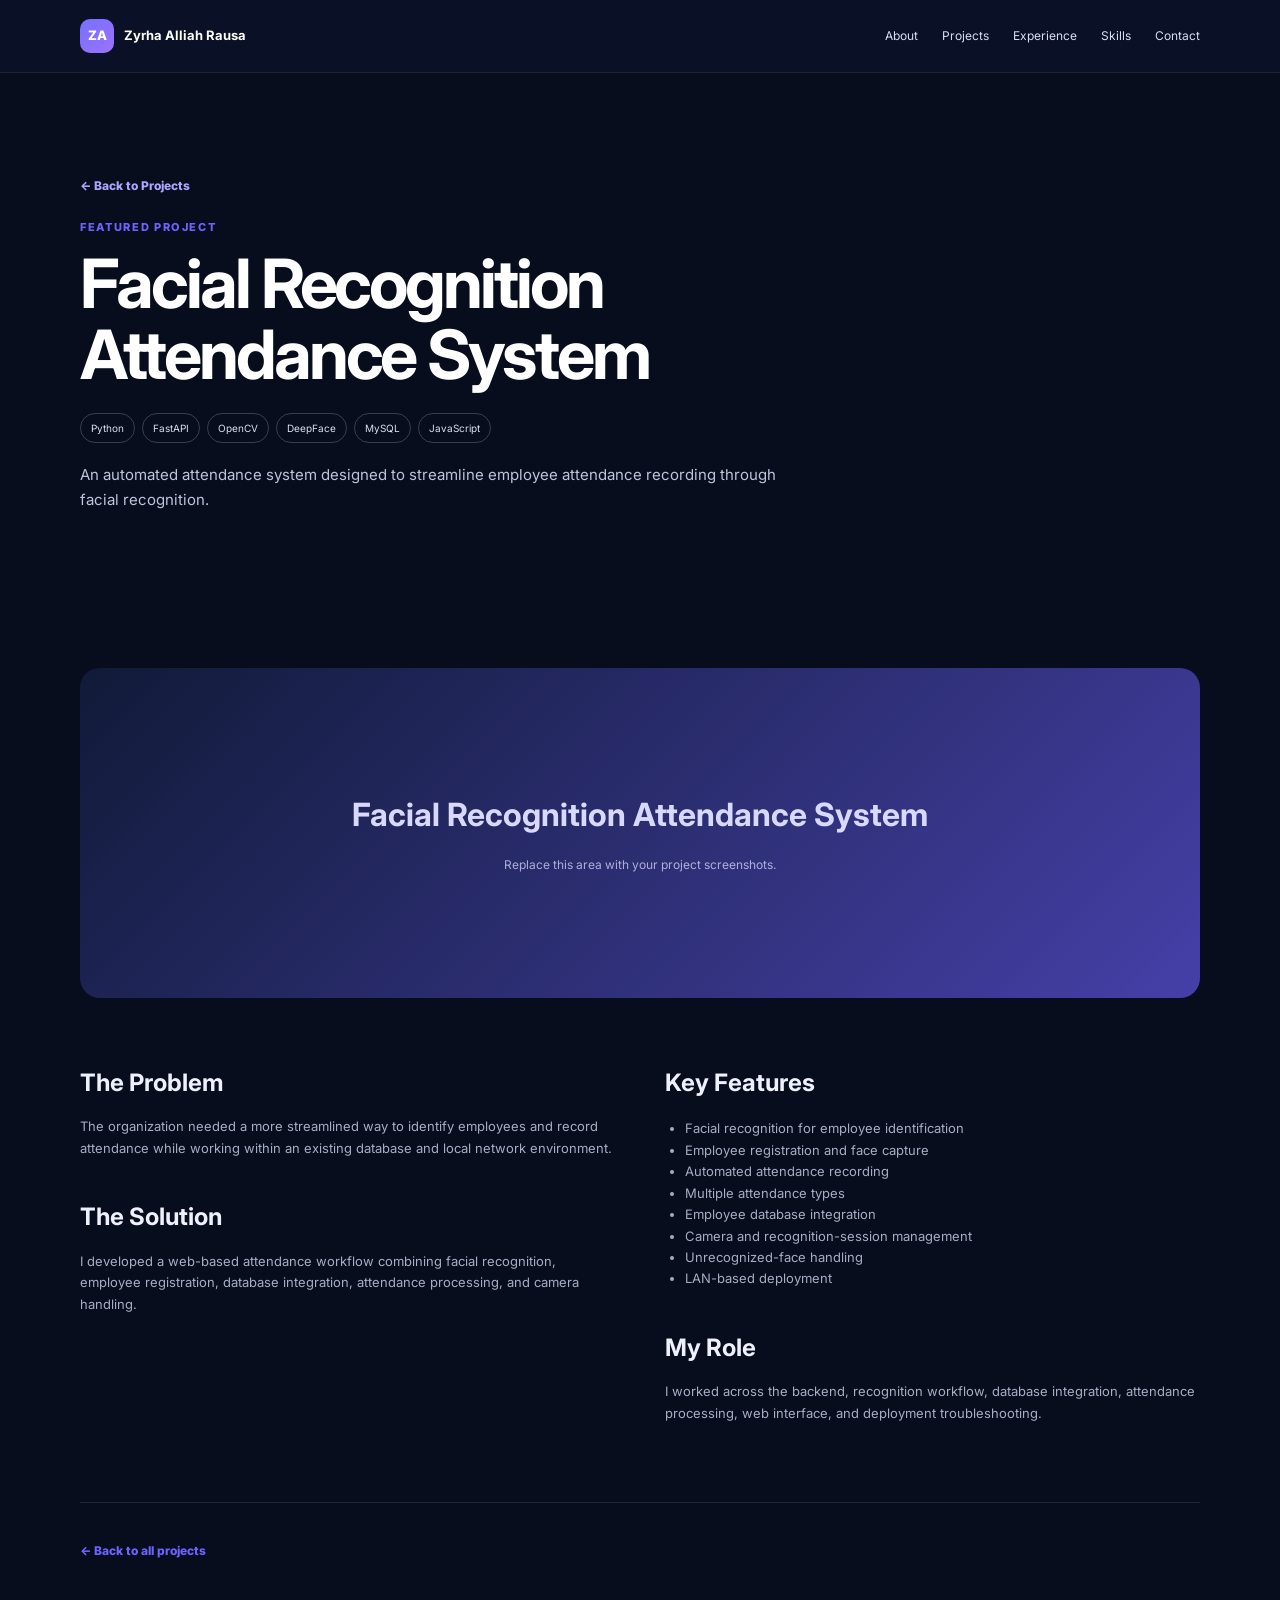
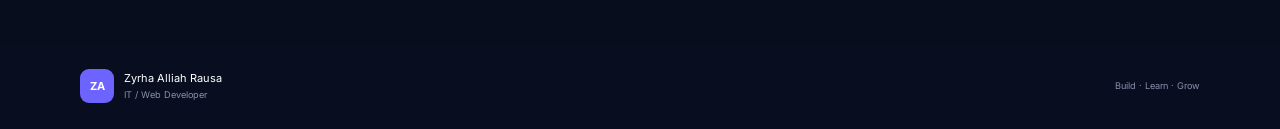
==== projects/facial-recognition.html @ 92cbf940 "Initial Commit" ====
<!DOCTYPE html>
<html lang="en">
<head>
  <meta charset="UTF-8">
  <meta name="viewport" content="width=device-width, initial-scale=1.0">
  <meta name="description" content="Facial Recognition Attendance System — Zyrha Alliah Rausa portfolio project.">
  <title>Facial Recognition Attendance System | Zyrha Alliah Rausa</title>
  <link rel="preconnect" href="https://fonts.googleapis.com">
  <link rel="preconnect" href="https://fonts.gstatic.com" crossorigin>
  <link href="https://fonts.googleapis.com/css2?family=Inter:wght@400;500;600;700;800&display=swap" rel="stylesheet">
  <link rel="stylesheet" href="../css/style.css">
  <style>
    .project-hero { background: var(--navy); color: white; padding: 95px 0 75px; }
    .project-hero h1 { max-width: 760px; font-size: clamp(40px, 6vw, 68px); line-height: 1.05; letter-spacing: -.045em; margin: 0; }
    .project-hero p.lead { max-width: 720px; color: #bcc5db; font-size: 15px; margin: 20px 0 0; }
    .project-tags { display: flex; flex-wrap: wrap; gap: 7px; margin-top: 22px; }
    .project-tags span { padding: 6px 10px; border: 1px solid rgba(255,255,255,.2); border-radius: 99px; color: #dbe0ef; font-size: 10px; }
    .project-content { padding: 80px 0; }
    .project-feature { min-height: 330px; border-radius: 20px; background: linear-gradient(135deg,#111a38,#4540a8); display:grid; place-items:center; overflow:hidden; margin-bottom:65px; }
    .feature-placeholder { color:#d9d9ff; text-align:center; padding:30px; }
    .feature-placeholder strong { display:block; font-size:32px; margin-bottom:8px; }
    .feature-placeholder span { font-size:12px; opacity:.75; }
    .project-info-grid { display:grid; grid-template-columns:1fr 1fr; gap:50px; }
    .project-info h2 { font-size:24px; margin:0 0 14px; }
    .project-info p, .project-info li { color:var(--muted); font-size:13px; }
    .project-info ul { padding-left:20px; }
    .project-bottom { margin-top:65px; padding-top:30px; border-top:1px solid var(--line); }
    @media(max-width:700px) { .project-info-grid {grid-template-columns:1fr; gap:35px;} .project-feature {min-height:240px;} }
  </style>
</head>
<body>
  <header class="site-header">
    <nav class="nav container">
      <a class="brand" href="../index.html"><span class="brand-mark">ZA</span><span>Zyrha Alliah Rausa</span></a>
      <div class="nav-links">
        <a href="../index.html#about">About</a><a href="../index.html#projects">Projects</a><a href="../index.html#experience">Experience</a><a href="../index.html#skills">Skills</a><a href="../index.html#contact">Contact</a>
      </div>
    </nav>
  </header>
  <main>
    <section class="project-hero">
      <div class="container">
        <a class="text-link" style="color:#aaa6ff;margin-bottom:22px" href="../index.html#projects">← Back to Projects</a>
        <p class="eyebrow">FEATURED PROJECT</p>
        <h1>Facial Recognition Attendance System</h1>
        <div class="project-tags"><span>Python</span><span>FastAPI</span><span>OpenCV</span><span>DeepFace</span><span>MySQL</span><span>JavaScript</span></div>
        <p class="lead">An automated attendance system designed to streamline employee attendance recording through facial recognition.</p>
      </div>
    </section>
    <section class="project-content">
      <div class="container">
        <div class="project-feature"><div class="feature-placeholder"><strong>Facial Recognition Attendance System</strong><span>Replace this area with your project screenshots.</span></div></div>
        <div class="project-info-grid">
          <div class="project-info"><h2>The Problem</h2><p>The organization needed a more streamlined way to identify employees and record attendance while working within an existing database and local network environment.</p><h2 style="margin-top:38px">The Solution</h2><p>I developed a web-based attendance workflow combining facial recognition, employee registration, database integration, attendance processing, and camera handling.</p></div>
          <div class="project-info"><h2>Key Features</h2><ul><li>Facial recognition for employee identification</li><li>Employee registration and face capture</li><li>Automated attendance recording</li><li>Multiple attendance types</li><li>Employee database integration</li><li>Camera and recognition-session management</li><li>Unrecognized-face handling</li><li>LAN-based deployment</li></ul><h2 style="margin-top:38px">My Role</h2><p>I worked across the backend, recognition workflow, database integration, attendance processing, web interface, and deployment troubleshooting.</p></div>
        </div>
        <div class="project-bottom"><a class="text-link" href="../index.html#projects">← Back to all projects</a></div>
      </div>
    </section>
  </main>
  <footer class="footer"><div class="container footer-inner"><div><strong>ZA</strong><span>Zyrha Alliah Rausa</span><small>IT / Web Developer</small></div><small>Build · Learn · Grow</small></div></footer>
</body>
</html>
---- css/style.css ----
:root {
  --navy: #080d1d;
  --navy-2: #0f1730;
  --ink: #eef1fb;
  --muted: #a6aec4;
  --line: rgba(255,255,255,.10);
  --soft: #0d1428;
  --white: #ffffff;
  --accent: #6c63ff;
  --accent-2: #8d6cff;
  --accent-soft: #eeecff;
  --shadow: 0 18px 50px rgba(24, 35, 68, .08);
  --radius: 18px;
  --container: 1120px;
}

* {
  box-sizing: border-box;
}

html {
  scroll-behavior: smooth;
}

body {
  margin: 0;
  font-family: Inter, system-ui, -apple-system, BlinkMacSystemFont, "Segoe UI", sans-serif;
  color: var(--ink);
  background: var(--navy);
  line-height: 1.65;
}

a {
  color: inherit;
  text-decoration: none;
}

button,
a {
  -webkit-tap-highlight-color: transparent;
}

.container {
  width: min(calc(100% - 40px), var(--container));
  margin: 0 auto;
}

.section {
  padding: 100px 0;
}

.section-soft {
  background: var(--soft);
}

.section-dark {
  background: var(--navy);
  color: var(--white);
}

.site-header {
  position: sticky;
  top: 0;
  z-index: 100;
  background: rgba(11, 19, 40, .94);
  backdrop-filter: blur(14px);
  border-bottom: 1px solid rgba(255,255,255,.08);
}

.nav {
  min-height: 72px;
  display: flex;
  align-items: center;
  justify-content: space-between;
  gap: 24px;
}

.brand {
  display: flex;
  align-items: center;
  gap: 10px;
  font-weight: 700;
  font-size: 13px;
  color: white;
}

.brand-mark {
  display: grid;
  place-items: center;
  width: 34px;
  height: 34px;
  border-radius: 10px;
  background: linear-gradient(135deg, #7770ff, #9b72ff);
  font-weight: 800;
}

.nav-links {
  display: flex;
  align-items: center;
  gap: 24px;
}

.nav-links a {
  color: #d9def0;
  font-size: 12px;
  transition: color .2s;
}

.nav-links a:hover {
  color: white;
}

.theme-toggle,
.nav-toggle {
  border: 0;
  cursor: pointer;
}

.theme-toggle {
  background: transparent;
  color: white;
  font-size: 17px;
}

.nav-toggle {
  display: none;
  background: transparent;
  padding: 5px;
}

.nav-toggle span {
  display: block;
  width: 24px;
  height: 2px;
  margin: 5px 0;
  background: #111a31;
}

/* =========================
   HERO
========================= */

.hero {
  position: relative;
  overflow: hidden;
}

.hero-grid {
  min-height: 650px;
  display: grid;
  grid-template-columns: 1.05fr .95fr;
  align-items: center;
  gap: 50px;
  position: relative;
  z-index: 2;
}

.hero-glow {
  position: absolute;
  border-radius: 50%;
  filter: blur(4px);
  opacity: .32;
  pointer-events: none;
}

.glow-one {
  width: 430px;
  height: 430px;
  background: #453cc9;
  right: -80px;
  top: -100px;
}

.glow-two {
  width: 300px;
  height: 300px;
  background: #743bc8;
  left: 34%;
  bottom: -180px;
}

.eyebrow {
  margin: 0 0 12px;
  color: var(--accent);
  font-size: 11px;
  font-weight: 800;
  letter-spacing: .15em;
}

.section-dark .eyebrow {
  color: #a9a5ff;
}

.hero h1 {
  margin: 0;
  font-size: clamp(42px, 6vw, 72px);
  line-height: 1.03;
  letter-spacing: -.045em;
}

.hero h1 span {
  color: #9a8cff;
}

.hero-subtitle {
  max-width: 600px;
  color: #bdc5da;
  font-size: 15px;
  margin: 24px 0 30px;
}

.hero-actions {
  display: flex;
  gap: 12px;
  flex-wrap: wrap;
}

.btn {
  display: inline-flex;
  align-items: center;
  justify-content: center;
  gap: 10px;
  min-height: 46px;
  padding: 0 20px;
  border-radius: 10px;
  font-size: 12px;
  font-weight: 700;
  transition: transform .2s, box-shadow .2s, background .2s;
}

.btn:hover {
  transform: translateY(-2px);
}

.btn-primary {
  color: white;
  background: linear-gradient(135deg, var(--accent), var(--accent-2));
  box-shadow: 0 10px 24px rgba(108,99,255,.28);
}

.btn-outline {
  color: white;
  border: 1px solid rgba(255,255,255,.25);
}

.btn-outline:hover {
  background: rgba(255,255,255,.07);
}

.btn-light {
  background: #111a31;
  color: var(--navy);
}

.socials {
  display: flex;
  gap: 22px;
  margin-top: 28px;
}

.socials a {
  font-size: 12px;
  color: #c6ccdc;
  display: flex;
  gap: 7px;
  align-items: center;
}

.socials a:first-child {
  color: white;
}

/* =========================
   HERO PHOTO
========================= */

.hero-visual {
  position: relative;
  min-height: 500px;
  display: grid;
  place-items: center;
}

.portrait-placeholder {
  width: min(390px, 72vw);
  height: 450px;
  border-radius: 180px 180px 28px 28px;
  background: linear-gradient(145deg, #39368b, #7468e9 55%, #2b2c62);
  border: 1px solid rgba(255,255,255,.16);
  box-shadow: 0 35px 90px rgba(0,0,0,.3);
  display: flex;
  flex-direction: column;
  align-items: center;
  justify-content: center;
  position: relative;
  overflow: hidden;
}

/* =========================
   PROFILE PHOTO
========================= */

.portrait-placeholder img {
  width: 100%;
  height: 100%;
  display: block;
  object-fit: cover;
  object-position: center 25%;
}

/* Decorative glow over photo */

.portrait-placeholder:before {
  content: "";
  position: absolute;
  width: 300px;
  height: 300px;
  border-radius: 50%;
  background: rgba(255,255,255,.08);
  top: -100px;
  right: -80px;
  pointer-events: none;
  z-index: 2;
}

/* Hide old placeholder */

.portrait-initials,
.portrait-placeholder p,
.portrait-placeholder small {
  display: none;
}

/* =========================
   FLOATING CARDS
========================= */

.float-card {
  position: absolute;
  display: flex;
  gap: 11px;
  align-items: center;
  padding: 12px 15px;
  background: #ffffff;
  color: #111827;
  border: 1px solid #e5e7eb;
  border-radius: 13px;
  box-shadow: 0 18px 45px rgba(0,0,0,.18);
  z-index: 20;
  white-space: nowrap;
}

.float-card-one {
  top: 20%;
  left: -25px;
}

.float-card-two {
  bottom: 17%;
  right: -25px;
}

.float-icon {
  width: 34px;
  height: 34px;
  flex: 0 0 34px;
  display: grid;
  place-items: center;
  background: var(--accent-soft);
  color: var(--accent);
  border-radius: 9px;
}

.float-card strong,
.float-card small {
  display: block;
}

.float-card strong {
  font-size: 11px;
  color: #111827;
}

.float-card small {
  font-size: 9px;
  color: #6b7280;
}

/* =========================
   SECTIONS
========================= */

.section-heading {
  margin-bottom: 48px;
}

.section-heading h2 {
  margin: 0;
  max-width: 750px;
  font-size: clamp(30px, 4vw, 46px);
  line-height: 1.15;
  letter-spacing: -.035em;
}

.section-heading > p:not(.eyebrow) {
  color: var(--muted);
  max-width: 650px;
  margin: 14px 0 0;
  font-size: 14px;
}

.section-line {
  display: block;
  width: 30px;
  height: 3px;
  border-radius: 10px;
  background: var(--accent);
  margin-bottom: 12px;
}

.split {
  display: flex;
  justify-content: space-between;
  align-items: end;
  gap: 20px;
}

/* =========================
   ABOUT
========================= */

.about-grid {
  display: grid;
  grid-template-columns: 1fr 1fr;
  gap: 80px;
  align-items: start;
}

.about-copy p {
  color: var(--muted);
  font-size: 14px;
}

.text-link {
  display: inline-flex;
  color: var(--accent);
  font-size: 12px;
  font-weight: 800;
  margin-top: 8px;
}

.about-points {
  display: grid;
  gap: 10px;
}

.info-card {
  display: flex;
  gap: 14px;
  align-items: flex-start;
  padding: 20px;
  border: 1px solid var(--line);
  border-radius: 14px;
  background: #111a31;
  transition: transform .2s, box-shadow .2s;
}

.info-card:hover,
.project-card:hover,
.credential:hover {
  transform: translateY(-4px);
  box-shadow: var(--shadow);
}

.icon-circle {
  flex: 0 0 40px;
  width: 40px;
  height: 40px;
  display: grid;
  place-items: center;
  border-radius: 12px;
  background: var(--accent-soft);
  color: var(--accent);
}

.info-card h3 {
  margin: 0;
  font-size: 13px;
}

.info-card p {
  margin: 4px 0 0;
  color: var(--muted);
  font-size: 11px;
}

/* =========================
   PROJECTS
========================= */

.project-grid {
  display: grid;
  grid-template-columns: repeat(3, 1fr);
  gap: 20px;
}

.project-card {
  background: #111a31;
  border: 1px solid var(--line);
  border-radius: 16px;
  overflow: hidden;
  transition: transform .2s, box-shadow .2s;
}

.project-image {
  display: block;
  height: 210px;
  overflow: hidden;
  position: relative;
}

.project-face {
  background: linear-gradient(135deg, #111a38, #4540a8);
}

.project-erp {
  background: linear-gradient(135deg, #eef1fb, #d9def5);
}

.project-id {
  background: linear-gradient(135deg, #1c2545, #606de0);
}

.mock-window {
  position: absolute;
  width: 78%;
  height: 76%;
  left: 11%;
  top: 12%;
  background: #111a31;
  border-radius: 8px;
  box-shadow: 0 18px 35px rgba(0,0,0,.2);
  overflow: hidden;
}

.mock-top {
  height: 18px;
  background: #202a43;
  display: flex;
  align-items: center;
  gap: 4px;
  padding-left: 8px;
}

.mock-top i {
  width: 5px;
  height: 5px;
  border-radius: 50%;
  background: #bbc2d1;
}

.face-ui {
  height: calc(100% - 18px);
  display: flex;
  gap: 12px;
  padding: 15px;
  background: #111936;
}

.face-box {
  flex: 1;
  border: 2px solid #7f77ff;
  position: relative;
  display: grid;
  place-items: end center;
}

.face-box:before {
  content: "";
  width: 50px;
  height: 68px;
  border: 2px solid #c4c1ff;
  border-radius: 50% 50% 45% 45%;
  position: absolute;
  top: 18px;
}

.face-box span {
  font-size: 7px;
  color: #c4c1ff;
  margin-bottom: 8px;
}

.face-side {
  width: 30%;
  display: flex;
  flex-direction: column;
  gap: 7px;
  color: #8f94b1;
  font-size: 6px;
}

.face-side b {
  color: white;
  font-size: 8px;
}

.face-side em {
  color: #77d5a0;
  font-style: normal;
}

.dashboard-ui {
  height: calc(100% - 18px);
  display: flex;
  background: #0f1730;
}

.dash-side {
  width: 18%;
  background: #1b2445;
}

.dash-main {
  flex: 1;
  padding: 13px;
  color: #dfe4f2;
  font-size: 7px;
}

.dash-bars {
  display: flex;
  gap: 6px;
  margin: 10px 0;
}

.dash-bars i {
  display: block;
  width: 30%;
  height: 22px;
  border-radius: 4px;
  background: #27345a;
}

.dash-table {
  height: 55px;
  border-radius: 4px;
  background: repeating-linear-gradient(
    #17223d 0 8px,
    #202b47 9px 10px
  );
}

.id-stack {
  position: absolute;
  inset: 0;
  display: grid;
  place-items: center;
}

.id-card {
  width: 95px;
  height: 138px;
  border-radius: 7px;
  background: #111a31;
  position: absolute;
  transform: rotate(-12deg);
  box-shadow: 0 15px 35px rgba(0,0,0,.22);
}

.id-card:before {
  content: "";
  display: block;
  height: 40%;
  background: linear-gradient(135deg, #343aa1, #7770ff);
}

.id-card:after {
  content: "ID CARD";
  position: absolute;
  top: 62px;
  left: 12px;
  font-size: 9px;
  font-weight: 800;
  color: #dfe4f2;
}

.id-card.back {
  transform: rotate(10deg) translate(32px, 0);
  opacity: .82;
}

.id-card.third {
  transform: rotate(1deg) translate(-28px, 10px);
  opacity: .9;
}

.project-body {
  padding: 20px;
}

.project-number {
  color: var(--accent);
  font-weight: 800;
  font-size: 10px;
  margin: 0 0 7px;
}

.project-body h3 {
  margin: 0;
  font-size: 17px;
  line-height: 1.3;
}

.project-body > p:not(.project-number) {
  color: var(--muted);
  font-size: 12px;
  min-height: 58px;
}

.tags,
.skill-tags {
  display: flex;
  flex-wrap: wrap;
  gap: 6px;
}

.tags span,
.skill-tags span {
  background: var(--accent-soft);
  color: #554fd0;
  border-radius: 99px;
  padding: 5px 9px;
  font-size: 9px;
  font-weight: 700;
}

.project-body .text-link {
  margin-top: 16px;
}

/* =========================
   EXPERIENCE
========================= */

.experience-card {
  border: 1px solid var(--line);
  border-radius: 18px;
  padding: 30px;
  background: #111a31;
  box-shadow: 0 10px 35px rgba(25,35,65,.04);
}

.experience-head {
  display: flex;
  align-items: center;
  gap: 16px;
}

.company-logo {
  width: 60px;
  height: 60px;
  border-radius: 14px;
  background: #18223c;
  display: grid;
  place-items: center;
  font-size: 18px;
  font-weight: 800;
  color: #1c2948;
  line-height: .9;
  text-align: center;
}

.company-logo small {
  font-size: 7px;
  font-weight: 600;
}

.experience-head h3 {
  margin: 0;
  font-size: 18px;
}

.experience-head p {
  margin: 3px 0;
  color: var(--muted);
  font-size: 12px;
}

.experience-intro {
  color: var(--muted);
  font-size: 13px;
  max-width: 850px;
  margin: 24px 0;
}

.responsibility-grid {
  display: grid;
  grid-template-columns: repeat(3, 1fr);
  gap: 14px;
}

.responsibility-grid > div {
  background: var(--soft);
  border-radius: 13px;
  padding: 18px;
}

.responsibility-grid h4 {
  margin: 0;
  font-size: 12px;
}

.responsibility-grid ul {
  padding-left: 15px;
  margin: 10px 0 0;
  color: var(--muted);
  font-size: 10px;
}

/* =========================
   SKILLS
========================= */

.skills-grid {
  display: grid;
  grid-template-columns: repeat(2, 1fr);
  gap: 18px;
}

.skill-group {
  padding: 24px;
  border: 1px solid var(--line);
  border-radius: 15px;
  background: #111a31;
}

.skill-group h3 {
  margin: 0 0 16px;
  font-size: 15px;
}

/* =========================
   CREDENTIALS
========================= */

.credentials-grid {
  display: grid;
  grid-template-columns: repeat(3, 1fr);
  gap: 18px;
}

.credential {
  padding: 25px;
  border: 1px solid var(--line);
  border-radius: 15px;
  background: #111a31;
  transition: transform .2s, box-shadow .2s;
}

.credential-icon {
  width: 40px;
  height: 40px;
  display: grid;
  place-items: center;
  border-radius: 11px;
  background: var(--accent-soft);
  color: var(--accent);
  margin-bottom: 16px;
}

.credential h3 {
  margin: 0;
  font-size: 14px;
  line-height: 1.4;
}

.credential p {
  margin: 8px 0 2px;
  color: var(--muted);
  font-size: 11px;
}

.credential small {
  color: var(--muted);
  font-size: 10px;
}

/* =========================
   CTA
========================= */

.cta-section {
  background: var(--navy);
  padding: 55px 0;
  color: white;
}

.cta {
  display: flex;
  align-items: center;
  justify-content: space-between;
  gap: 30px;
}

.cta h2 {
  margin: 0;
  font-size: clamp(26px, 4vw, 38px);
  letter-spacing: -.03em;
}

.cta p:not(.eyebrow) {
  margin: 8px 0 0;
  color: #b9c1d7;
  max-width: 650px;
  font-size: 13px;
}

/* =========================
   FOOTER
========================= */

.footer {
  background: #080e20;
  color: white;
  padding: 26px 0;
}

.footer-inner {
  display: flex;
  align-items: center;
  justify-content: space-between;
  gap: 20px;
  font-size: 11px;
}

.footer-inner > div:first-child {
  display: grid;
  grid-template-columns: auto auto;
  gap: 0 10px;
  align-items: center;
}

.footer-inner > div:first-child strong {
  grid-row: span 2;
  background: #6d64ff;
  width: 34px;
  height: 34px;
  display: grid;
  place-items: center;
  border-radius: 9px;
}

.footer-inner small {
  color: #8790aa;
}

.footer-links {
  display: flex;
  gap: 18px;
  color: #c1c7d8;
}

/* =========================
   ANIMATION
========================= */

.reveal {
  opacity: 0;
  transform: translateY(18px);
  transition: opacity .65s ease, transform .65s ease;
}

.reveal.visible {
  opacity: 1;
  transform: none;
}

/* =========================
   LIGHT MODE
========================= */

body.light {
  --navy: #f2f4fb;
  --navy-2: #fff;
  --white: #10172b;
}

body.light .section-dark {
  color: #10172b;
}

body.light .hero-subtitle,
body.light .socials a {
  color: #4e5971;
}

body.light .btn-outline {
  color: #10172b;
  border-color: #c9cfdd;
}

body.light .site-header {
  background: rgba(255,255,255,.92);
  border-bottom-color: #e4e8f0;
}

body.light .brand,
body.light .nav-links a {
  color: #17213b;
}

body.light .nav-toggle span {
  background: #17213b;
}

body.light .theme-toggle {
  color: #17213b;
}

/* =========================
   TABLET
========================= */

@media (max-width: 900px) {

  .nav-links {
    gap: 13px;
  }

  .nav-links a {
    font-size: 10px;
  }

  .hero-grid {
    grid-template-columns: 1fr;
    padding: 80px 0;
  }

  .hero-visual {
    min-height: 500px;
    width: 100%;
    max-width: 600px;
    margin: 0 auto;
  }

  .portrait-placeholder {
    width: 390px;
    height: 450px;
  }

  .float-card-one {
    top: 18%;
    left: calc(50% - 235px);
  }

  .float-card-two {
    bottom: 17%;
    right: calc(50% - 235px);
  }

  .about-grid {
    gap: 40px;
  }

  .project-grid {
    grid-template-columns: 1fr 1fr;
  }

  .project-card:last-child {
    grid-column: span 2;
    max-width: calc(50% - 10px);
  }

  .responsibility-grid {
    grid-template-columns: 1fr;
  }
}

/* =========================
   MOBILE
========================= */

@media (max-width: 700px) {

  .container {
    width: min(calc(100% - 28px), var(--container));
  }

  .section {
    padding: 72px 0;
  }

  .nav-toggle {
    display: block;
  }

  .nav-links {
    display: none;
    position: absolute;
    top: 72px;
    left: 0;
    right: 0;
    padding: 18px 20px 22px;
    background: var(--navy);
    flex-direction: column;
    align-items: flex-start;
    border-top: 1px solid rgba(255,255,255,.08);
  }

  .nav-links.open {
    display: flex;
  }

  .nav-links a {
    font-size: 12px;
    width: 100%;
    padding: 7px 0;
  }

  .theme-toggle {
    position: absolute;
    right: 20px;
    top: 16px;
  }

  .hero-grid {
    min-height: auto;
    padding: 70px 0 80px;
  }

  .hero h1 {
    font-size: 48px;
  }

  .hero-visual {
    min-height: 430px;
    width: 100%;
  }

  .portrait-placeholder {
    width: 285px;
    height: 350px;
  }

  .float-card {
    padding: 10px 12px;
  }

  .float-card-one {
    left: calc(50% - 185px);
    top: 12%;
  }

  .float-card-two {
    right: calc(50% - 185px);
    bottom: 8%;
  }

  .float-card strong {
    font-size: 10px;
  }

  .float-card small {
    font-size: 8px;
  }

  .about-grid,
  .skills-grid,
  .credentials-grid {
    grid-template-columns: 1fr;
  }

  .project-grid {
    grid-template-columns: 1fr;
  }

  .project-card:last-child {
    grid-column: auto;
    max-width: none;
  }

  .split,
  .cta {
    flex-direction: column;
    align-items: flex-start;
  }

  .experience-card {
    padding: 20px;
  }

  .footer-inner {
    flex-direction: column;
    align-items: flex-start;
  }
}
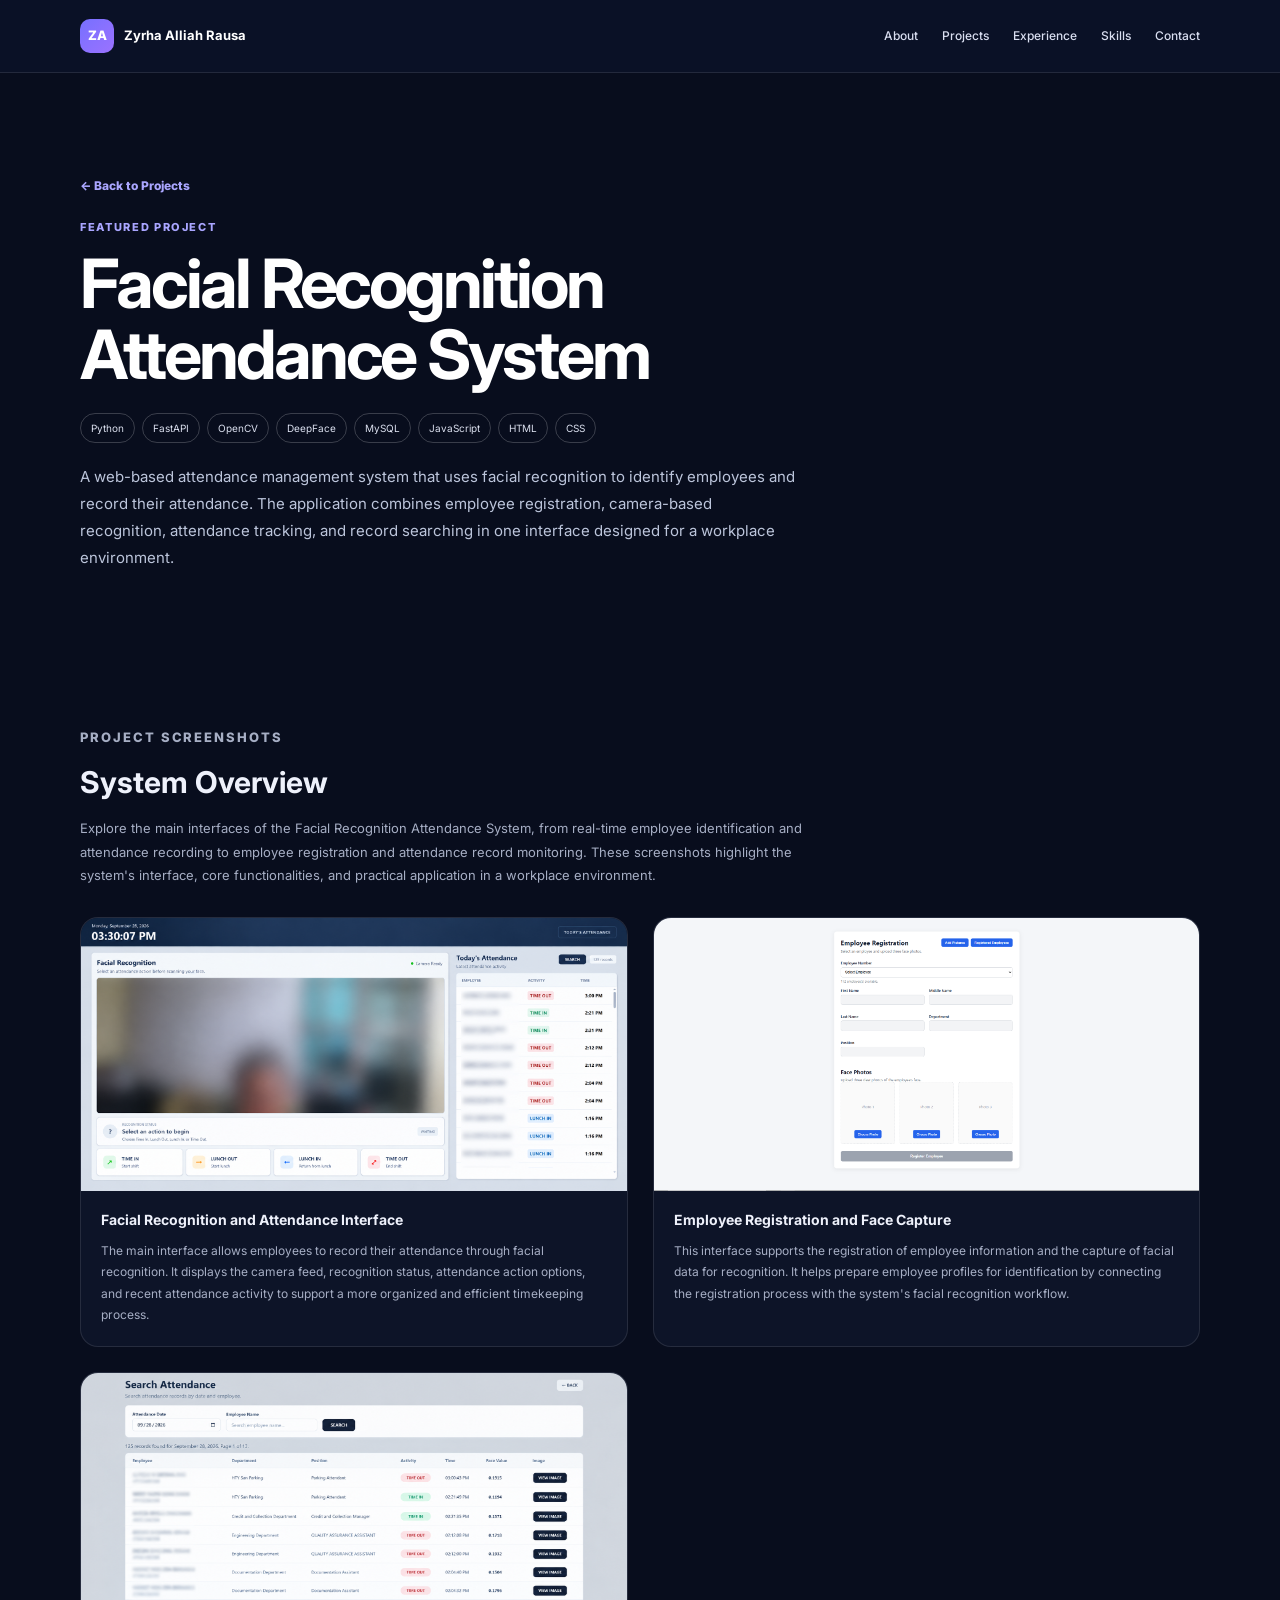
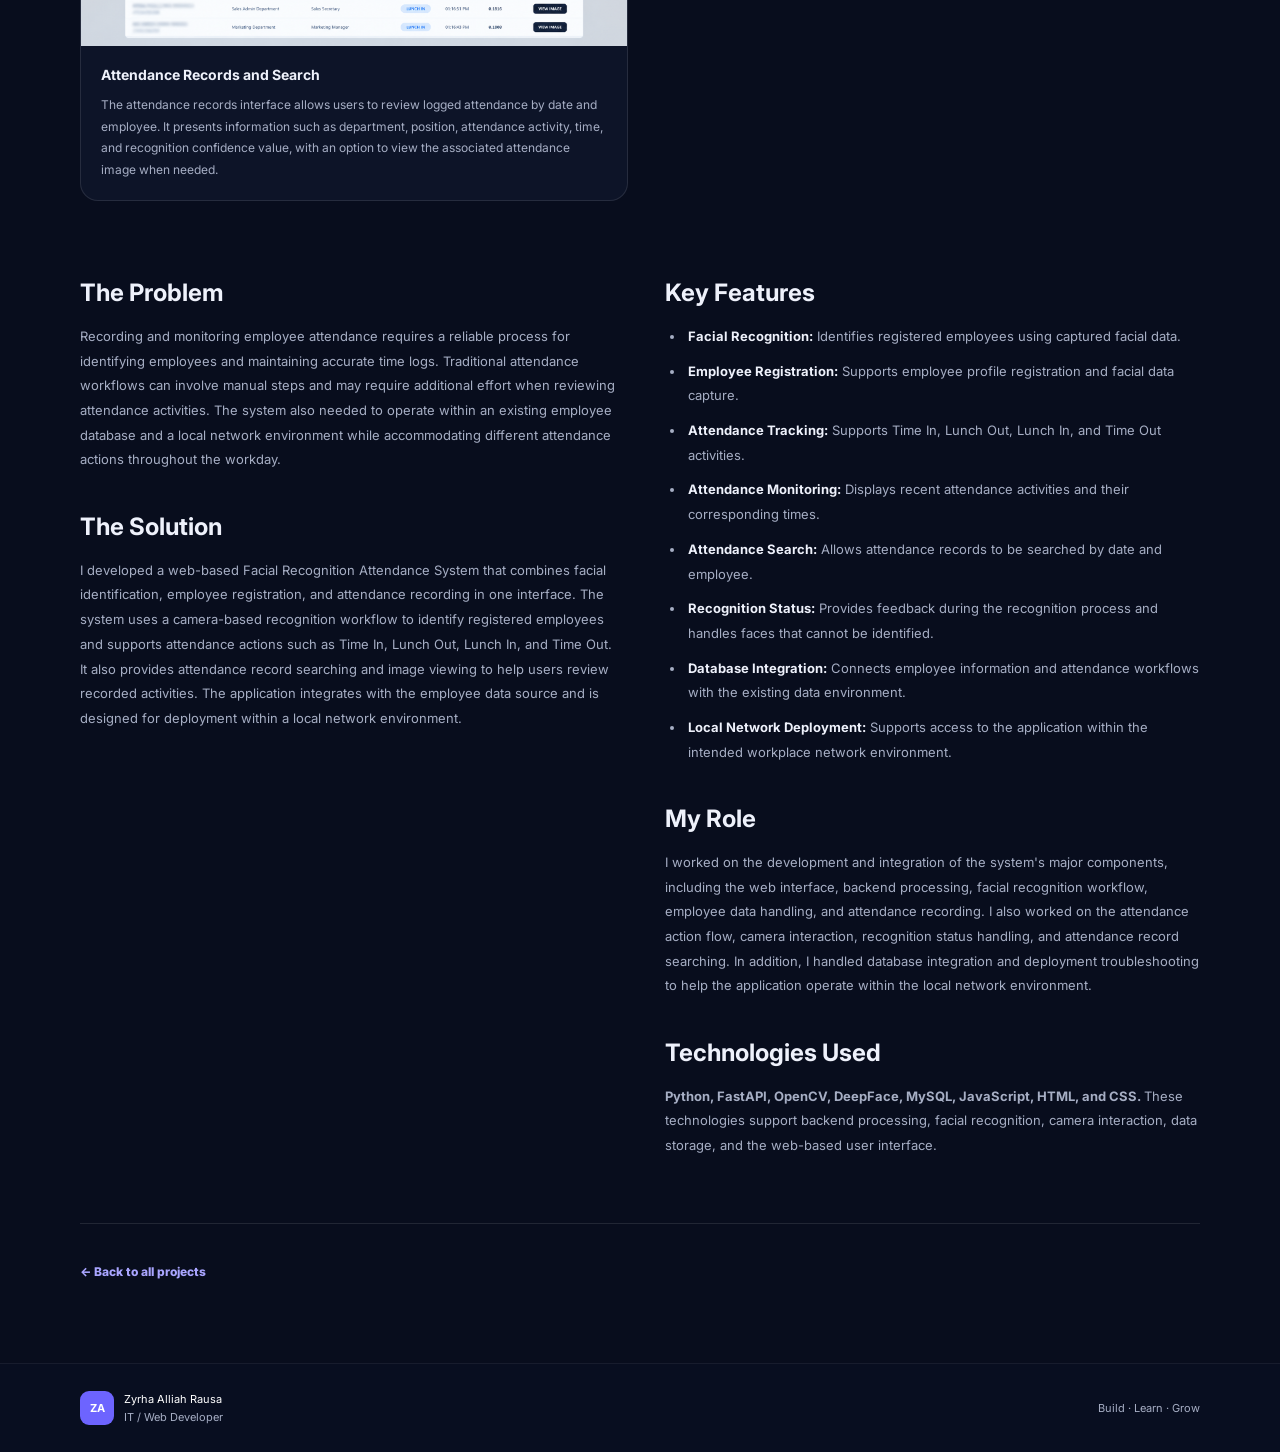
==== commit a678fad1: "Revise project details and description in HTML Updated project description and enhanced project deta" ====
--- a/projects/facial-recognition.html
+++ b/projects/facial-recognition.html
@@ -1,63 +1,688 @@
 <!DOCTYPE html>
 <html lang="en">
+
 <head>
   <meta charset="UTF-8">
   <meta name="viewport" content="width=device-width, initial-scale=1.0">
-  <meta name="description" content="Facial Recognition Attendance System — Zyrha Alliah Rausa portfolio project.">
+  <meta
+    name="description"
+    content="Explore the Facial Recognition Attendance System developed by Zyrha Alliah Rausa, featuring facial recognition, employee registration, and attendance tracking."
+  >
+
   <title>Facial Recognition Attendance System | Zyrha Alliah Rausa</title>
+
   <link rel="preconnect" href="https://fonts.googleapis.com">
   <link rel="preconnect" href="https://fonts.gstatic.com" crossorigin>
-  <link href="https://fonts.googleapis.com/css2?family=Inter:wght@400;500;600;700;800&display=swap" rel="stylesheet">
+  <link
+    href="https://fonts.googleapis.com/css2?family=Inter:wght@400;500;600;700;800&display=swap"
+    rel="stylesheet"
+  >
+
   <link rel="stylesheet" href="../css/style.css">
+
   <style>
-    .project-hero { background: var(--navy); color: white; padding: 95px 0 75px; }
-    .project-hero h1 { max-width: 760px; font-size: clamp(40px, 6vw, 68px); line-height: 1.05; letter-spacing: -.045em; margin: 0; }
-    .project-hero p.lead { max-width: 720px; color: #bcc5db; font-size: 15px; margin: 20px 0 0; }
-    .project-tags { display: flex; flex-wrap: wrap; gap: 7px; margin-top: 22px; }
-    .project-tags span { padding: 6px 10px; border: 1px solid rgba(255,255,255,.2); border-radius: 99px; color: #dbe0ef; font-size: 10px; }
-    .project-content { padding: 80px 0; }
-    .project-feature { min-height: 330px; border-radius: 20px; background: linear-gradient(135deg,#111a38,#4540a8); display:grid; place-items:center; overflow:hidden; margin-bottom:65px; }
-    .feature-placeholder { color:#d9d9ff; text-align:center; padding:30px; }
-    .feature-placeholder strong { display:block; font-size:32px; margin-bottom:8px; }
-    .feature-placeholder span { font-size:12px; opacity:.75; }
-    .project-info-grid { display:grid; grid-template-columns:1fr 1fr; gap:50px; }
-    .project-info h2 { font-size:24px; margin:0 0 14px; }
-    .project-info p, .project-info li { color:var(--muted); font-size:13px; }
-    .project-info ul { padding-left:20px; }
-    .project-bottom { margin-top:65px; padding-top:30px; border-top:1px solid var(--line); }
-    @media(max-width:700px) { .project-info-grid {grid-template-columns:1fr; gap:35px;} .project-feature {min-height:240px;} }
+    .project-hero {
+      background: var(--navy);
+      color: white;
+      padding: 95px 0 75px;
+    }
+
+    .project-hero h1 {
+      max-width: 760px;
+      font-size: clamp(40px, 6vw, 68px);
+      line-height: 1.05;
+      letter-spacing: -.045em;
+      margin: 0;
+    }
+
+    .project-hero p.lead {
+      max-width: 720px;
+      color: #bcc5db;
+      font-size: 15px;
+      margin: 20px 0 0;
+      line-height: 1.8;
+    }
+
+    .project-tags {
+      display: flex;
+      flex-wrap: wrap;
+      gap: 7px;
+      margin-top: 22px;
+    }
+
+    .project-tags span {
+      padding: 6px 10px;
+      border: 1px solid rgba(255, 255, 255, .2);
+      border-radius: 99px;
+      color: #dbe0ef;
+      font-size: 10px;
+    }
+
+    .project-content {
+      padding: 80px 0;
+    }
+
+    /* Project screenshots */
+
+    .project-gallery {
+      margin-bottom: 75px;
+    }
+
+    .gallery-heading {
+      margin-bottom: 30px;
+    }
+
+    .gallery-heading .eyebrow {
+      margin-bottom: 8px;
+    }
+
+    .gallery-heading h2 {
+      margin: 0 0 10px;
+      font-size: 30px;
+    }
+
+    .gallery-heading p {
+      max-width: 750px;
+      color: var(--muted);
+      font-size: 13px;
+      line-height: 1.8;
+      margin: 0;
+    }
+
+    .screenshot-grid {
+      display: grid;
+      grid-template-columns: repeat(2, minmax(0, 1fr));
+      gap: 25px;
+    }
+
+    .screenshot-card {
+      min-width: 0;
+      margin: 0;
+      background: var(--soft);
+      border: 1px solid var(--line);
+      border-radius: 18px;
+      overflow: hidden;
+      transition:
+        transform .3s ease,
+        border-color .3s ease,
+        box-shadow .3s ease;
+    }
+
+    .screenshot-card:hover {
+      transform: translateY(-5px);
+      border-color: rgba(108, 99, 255, .45);
+      box-shadow: 0 20px 50px rgba(0, 0, 0, .18);
+    }
+
+    .screenshot-link {
+      display: block;
+      cursor: zoom-in;
+      background: #080d1d;
+      overflow: hidden;
+    }
+
+    .screenshot-link img {
+      width: 100%;
+      height: auto;
+      display: block;
+      transition: transform .4s ease;
+    }
+
+    .screenshot-card:hover .screenshot-link img {
+      transform: scale(1.025);
+    }
+
+    .screenshot-caption {
+      padding: 18px 20px 20px;
+    }
+
+    .screenshot-caption strong {
+      display: block;
+      color: var(--ink);
+      font-size: 14px;
+      line-height: 1.6;
+      margin-bottom: 8px;
+    }
+
+    .screenshot-caption span {
+      display: block;
+      color: var(--muted);
+      font-size: 12px;
+      line-height: 1.8;
+    }
+
+    /* Project information */
+
+    .project-info-grid {
+      display: grid;
+      grid-template-columns: 1fr 1fr;
+      gap: 50px;
+    }
+
+    .project-info h2 {
+      font-size: 24px;
+      line-height: 1.4;
+      margin: 0 0 14px;
+    }
+
+    .project-info p,
+    .project-info li {
+      color: var(--muted);
+      font-size: 13px;
+      line-height: 1.9;
+    }
+
+    .project-info p {
+      margin: 0;
+    }
+
+    .project-info ul {
+      padding-left: 20px;
+      margin: 0;
+    }
+
+    .project-info li {
+      margin-bottom: 10px;
+      padding-left: 3px;
+    }
+
+    .project-info li strong {
+      color: var(--ink);
+    }
+
+    .project-bottom {
+      margin-top: 65px;
+      padding-top: 30px;
+      border-top: 1px solid var(--line);
+    }
+
+    .project-bottom .text-link {
+      display: inline-block;
+    }
+
+    /* Image lightbox */
+
+    .image-lightbox {
+      position: fixed;
+      inset: 0;
+      z-index: 9999;
+      display: none;
+      align-items: center;
+      justify-content: center;
+      padding: 30px;
+      background: rgba(3, 6, 16, .94);
+    }
+
+    .image-lightbox.active {
+      display: flex;
+    }
+
+    .lightbox-image {
+      display: block;
+      max-width: 94vw;
+      max-height: 90vh;
+      width: auto;
+      height: auto;
+      object-fit: contain;
+      border-radius: 10px;
+      box-shadow: 0 25px 80px rgba(0, 0, 0, .45);
+    }
+
+    .lightbox-close {
+      position: absolute;
+      top: 20px;
+      right: 25px;
+      width: 42px;
+      height: 42px;
+      border: 1px solid rgba(255, 255, 255, .2);
+      border-radius: 50%;
+      background: rgba(255, 255, 255, .08);
+      color: white;
+      font-size: 25px;
+      line-height: 1;
+      cursor: pointer;
+    }
+
+    .lightbox-close:hover {
+      background: rgba(255, 255, 255, .16);
+    }
+
+    @media (max-width: 700px) {
+      .project-hero {
+        padding: 75px 0 55px;
+      }
+
+      .project-content {
+        padding: 60px 0;
+      }
+
+      .project-info-grid {
+        grid-template-columns: 1fr;
+        gap: 35px;
+      }
+
+      .screenshot-grid {
+        grid-template-columns: 1fr;
+      }
+
+      .project-gallery {
+        margin-bottom: 55px;
+      }
+
+      .image-lightbox {
+        padding: 15px;
+      }
+
+      .lightbox-close {
+        top: 12px;
+        right: 12px;
+      }
+    }
   </style>
 </head>
+
 <body>
+
+  <!-- Header -->
+
   <header class="site-header">
     <nav class="nav container">
-      <a class="brand" href="../index.html"><span class="brand-mark">ZA</span><span>Zyrha Alliah Rausa</span></a>
+      <a class="brand" href="../index.html">
+        <span class="brand-mark">ZA</span>
+        <span>Zyrha Alliah Rausa</span>
+      </a>
+
       <div class="nav-links">
-        <a href="../index.html#about">About</a><a href="../index.html#projects">Projects</a><a href="../index.html#experience">Experience</a><a href="../index.html#skills">Skills</a><a href="../index.html#contact">Contact</a>
+        <a href="../index.html#about">About</a>
+        <a href="../index.html#projects">Projects</a>
+        <a href="../index.html#experience">Experience</a>
+        <a href="../index.html#skills">Skills</a>
+        <a href="../index.html#contact">Contact</a>
       </div>
     </nav>
   </header>
+
   <main>
+
+    <!-- Project hero -->
+
     <section class="project-hero">
       <div class="container">
-        <a class="text-link" style="color:#aaa6ff;margin-bottom:22px" href="../index.html#projects">← Back to Projects</a>
+
+        <a
+          class="text-link"
+          style="color: #aaa6ff; margin-bottom: 22px;"
+          href="../index.html#projects"
+        >
+          ← Back to Projects
+        </a>
+
         <p class="eyebrow">FEATURED PROJECT</p>
+
         <h1>Facial Recognition Attendance System</h1>
-        <div class="project-tags"><span>Python</span><span>FastAPI</span><span>OpenCV</span><span>DeepFace</span><span>MySQL</span><span>JavaScript</span></div>
-        <p class="lead">An automated attendance system designed to streamline employee attendance recording through facial recognition.</p>
+
+        <div class="project-tags">
+          <span>Python</span>
+          <span>FastAPI</span>
+          <span>OpenCV</span>
+          <span>DeepFace</span>
+          <span>MySQL</span>
+          <span>JavaScript</span>
+          <span>HTML</span>
+          <span>CSS</span>
+        </div>
+
+        <p class="lead">
+          A web-based attendance management system that uses facial
+          recognition to identify employees and record their attendance.
+          The application combines employee registration, camera-based
+          recognition, attendance tracking, and record searching in one
+          interface designed for a workplace environment.
+        </p>
+
       </div>
     </section>
+
+    <!-- Project content -->
+
     <section class="project-content">
       <div class="container">
-        <div class="project-feature"><div class="feature-placeholder"><strong>Facial Recognition Attendance System</strong><span>Replace this area with your project screenshots.</span></div></div>
+
+        <!-- Screenshot gallery -->
+
+        <section class="project-gallery">
+
+          <div class="gallery-heading">
+            <p class="eyebrow">PROJECT SCREENSHOTS</p>
+            <h2>System Overview</h2>
+
+            <p>
+              Explore the main interfaces of the Facial Recognition
+              Attendance System, from real-time employee identification
+              and attendance recording to employee registration and
+              attendance record monitoring. These screenshots highlight
+              the system's interface, core functionalities, and practical
+              application in a workplace environment.
+            </p>
+          </div>
+
+          <div class="screenshot-grid">
+
+            <!-- Screenshot 1 -->
+
+            <figure class="screenshot-card">
+              <a
+                class="screenshot-link"
+                href="../screenshots/facial-recognition/images/facialrecogmain.png"
+                data-lightbox
+                aria-label="View the attendance interface screenshot in full size"
+              >
+                <img
+                  src="../screenshots/facial-recognition/images/facialrecogmain.png"
+                  alt="Main interface of the Facial Recognition Attendance System"
+                  loading="lazy"
+                >
+              </a>
+
+              <figcaption class="screenshot-caption">
+                <strong>Facial Recognition and Attendance Interface</strong>
+
+                <span>
+                  The main interface allows employees to record their
+                  attendance through facial recognition. It displays the
+                  camera feed, recognition status, attendance action options,
+                  and recent attendance activity to support a more organized
+                  and efficient timekeeping process.
+                </span>
+              </figcaption>
+            </figure>
+
+            <!-- Screenshot 2 -->
+
+            <figure class="screenshot-card">
+              <a
+                class="screenshot-link"
+                href="../screenshots/facial-recognition/images/facial-recognition-1.png"
+                data-lightbox
+                aria-label="View the employee registration screenshot in full size"
+              >
+                <img
+                  src="../screenshots/facial-recognition/images/facial-recognition-1.png"
+                  alt="Employee registration and facial data capture interface"
+                  loading="lazy"
+                >
+              </a>
+
+              <figcaption class="screenshot-caption">
+                <strong>Employee Registration and Face Capture</strong>
+
+                <span>
+                  This interface supports the registration of employee
+                  information and the capture of facial data for recognition.
+                  It helps prepare employee profiles for identification by
+                  connecting the registration process with the system's
+                  facial recognition workflow.
+                </span>
+              </figcaption>
+            </figure>
+
+            <!-- Screenshot 3 -->
+
+            <figure class="screenshot-card">
+              <a
+                class="screenshot-link"
+                href="../screenshots/facial-recognition/images/facialrecogattendance.png"
+                data-lightbox
+                aria-label="View the attendance records screenshot in full size"
+              >
+                <img
+                  src="../screenshots/facial-recognition/images/facialrecogattendance.png"
+                  alt="Attendance search and records interface"
+                  loading="lazy"
+                >
+              </a>
+
+              <figcaption class="screenshot-caption">
+                <strong>Attendance Records and Search</strong>
+
+                <span>
+                  The attendance records interface allows users to review
+                  logged attendance by date and employee. It presents
+                  information such as department, position, attendance
+                  activity, time, and recognition confidence value, with an
+                  option to view the associated attendance image when needed.
+                </span>
+              </figcaption>
+            </figure>
+
+          </div>
+        </section>
+
+        <!-- Project details -->
+
         <div class="project-info-grid">
-          <div class="project-info"><h2>The Problem</h2><p>The organization needed a more streamlined way to identify employees and record attendance while working within an existing database and local network environment.</p><h2 style="margin-top:38px">The Solution</h2><p>I developed a web-based attendance workflow combining facial recognition, employee registration, database integration, attendance processing, and camera handling.</p></div>
-          <div class="project-info"><h2>Key Features</h2><ul><li>Facial recognition for employee identification</li><li>Employee registration and face capture</li><li>Automated attendance recording</li><li>Multiple attendance types</li><li>Employee database integration</li><li>Camera and recognition-session management</li><li>Unrecognized-face handling</li><li>LAN-based deployment</li></ul><h2 style="margin-top:38px">My Role</h2><p>I worked across the backend, recognition workflow, database integration, attendance processing, web interface, and deployment troubleshooting.</p></div>
+
+          <div class="project-info">
+
+            <h2>The Problem</h2>
+
+            <p>
+              Recording and monitoring employee attendance requires a
+              reliable process for identifying employees and maintaining
+              accurate time logs. Traditional attendance workflows can
+              involve manual steps and may require additional effort when
+              reviewing attendance activities. The system also needed to
+              operate within an existing employee database and a local
+              network environment while accommodating different attendance
+              actions throughout the workday.
+            </p>
+
+            <h2 style="margin-top: 38px;">The Solution</h2>
+
+            <p>
+              I developed a web-based Facial Recognition Attendance System
+              that combines facial identification, employee registration,
+              and attendance recording in one interface. The system uses a
+              camera-based recognition workflow to identify registered
+              employees and supports attendance actions such as Time In,
+              Lunch Out, Lunch In, and Time Out. It also provides attendance
+              record searching and image viewing to help users review
+              recorded activities. The application integrates with the
+              employee data source and is designed for deployment within a
+              local network environment.
+            </p>
+
+          </div>
+
+          <div class="project-info">
+
+            <h2>Key Features</h2>
+
+            <ul>
+              <li>
+                <strong>Facial Recognition:</strong>
+                Identifies registered employees using captured facial data.
+              </li>
+
+              <li>
+                <strong>Employee Registration:</strong>
+                Supports employee profile registration and facial data
+                capture.
+              </li>
+
+              <li>
+                <strong>Attendance Tracking:</strong>
+                Supports Time In, Lunch Out, Lunch In, and Time Out activities.
+              </li>
+
+              <li>
+                <strong>Attendance Monitoring:</strong>
+                Displays recent attendance activities and their corresponding
+                times.
+              </li>
+
+              <li>
+                <strong>Attendance Search:</strong>
+                Allows attendance records to be searched by date and employee.
+              </li>
+
+              <li>
+                <strong>Recognition Status:</strong>
+                Provides feedback during the recognition process and handles
+                faces that cannot be identified.
+              </li>
+
+              <li>
+                <strong>Database Integration:</strong>
+                Connects employee information and attendance workflows with
+                the existing data environment.
+              </li>
+
+              <li>
+                <strong>Local Network Deployment:</strong>
+                Supports access to the application within the intended
+                workplace network environment.
+              </li>
+            </ul>
+
+            <h2 style="margin-top: 38px;">My Role</h2>
+
+            <p>
+              I worked on the development and integration of the system's
+              major components, including the web interface, backend
+              processing, facial recognition workflow, employee data
+              handling, and attendance recording. I also worked on the
+              attendance action flow, camera interaction, recognition status
+              handling, and attendance record searching. In addition, I
+              handled database integration and deployment troubleshooting
+              to help the application operate within the local network
+              environment.
+            </p>
+
+            <h2 style="margin-top: 38px;">Technologies Used</h2>
+
+            <p>
+              <strong>
+                Python, FastAPI, OpenCV, DeepFace, MySQL, JavaScript, HTML,
+                and CSS.
+              </strong>
+              These technologies support backend processing, facial
+              recognition, camera interaction, data storage, and the
+              web-based user interface.
+            </p>
+
+          </div>
         </div>
-        <div class="project-bottom"><a class="text-link" href="../index.html#projects">← Back to all projects</a></div>
+
+        <!-- Back to projects -->
+
+        <div class="project-bottom">
+          <a class="text-link" href="../index.html#projects">
+            ← Back to all projects
+          </a>
+        </div>
+
       </div>
     </section>
   </main>
-  <footer class="footer"><div class="container footer-inner"><div><strong>ZA</strong><span>Zyrha Alliah Rausa</span><small>IT / Web Developer</small></div><small>Build · Learn · Grow</small></div></footer>
+
+  <!-- Image lightbox -->
+
+  <div
+    class="image-lightbox"
+    id="imageLightbox"
+    aria-hidden="true"
+    role="dialog"
+    aria-label="Project screenshot preview"
+  >
+    <button
+      class="lightbox-close"
+      id="lightboxClose"
+      type="button"
+      aria-label="Close image"
+    >
+      ×
+    </button>
+
+    <img
+      class="lightbox-image"
+      id="lightboxImage"
+      src=""
+      alt=""
+    >
+  </div>
+
+  <!-- Footer -->
+
+  <footer class="footer">
+    <div class="container footer-inner">
+
+      <div>
+        <strong>ZA</strong>
+        <span>Zyrha Alliah Rausa</span>
+        <small>IT / Web Developer</small>
+      </div>
+
+      <small>Build · Learn · Grow</small>
+
+    </div>
+  </footer>
+
+  <!-- Lightbox script -->
+
+  <script>
+    const lightbox = document.getElementById("imageLightbox");
+    const lightboxImage = document.getElementById("lightboxImage");
+    const lightboxClose = document.getElementById("lightboxClose");
+    const screenshotLinks = document.querySelectorAll("[data-lightbox]");
+
+    screenshotLinks.forEach((link) => {
+      link.addEventListener("click", (event) => {
+        event.preventDefault();
+
+        const thumbnail = link.querySelector("img");
+
+        lightboxImage.src = link.href;
+        lightboxImage.alt = thumbnail
+          ? thumbnail.alt
+          : "Project screenshot";
+
+        lightbox.classList.add("active");
+        lightbox.setAttribute("aria-hidden", "false");
+        document.body.style.overflow = "hidden";
+
+        lightboxClose.focus();
+      });
+    });
+
+    function closeLightbox() {
+      lightbox.classList.remove("active");
+      lightbox.setAttribute("aria-hidden", "true");
+      lightboxImage.src = "";
+      document.body.style.overflow = "";
+    }
+
+    lightboxClose.addEventListener("click", closeLightbox);
+
+    lightbox.addEventListener("click", (event) => {
+      if (event.target === lightbox) {
+        closeLightbox();
+      }
+    });
+
+    document.addEventListener("keydown", (event) => {
+      if (
+        event.key === "Escape" &&
+        lightbox.classList.contains("active")
+      ) {
+        closeLightbox();
+      }
+    });
+
+    lightboxImage.addEventListener("error", () => {
+      lightboxImage.alt = "Unable to load this screenshot.";
+    });
+  </script>
+
 </body>
 </html>
--- a/css/style.css
+++ b/css/style.css
@@ -1,33 +1,54 @@
+
 :root {
+  color-scheme: dark;
+
   --navy: #080d1d;
   --navy-2: #0f1730;
   --ink: #eef1fb;
   --muted: #a6aec4;
-  --line: rgba(255,255,255,.10);
+  --line: rgba(255, 255, 255, 0.10);
   --soft: #0d1428;
   --white: #ffffff;
   --accent: #6c63ff;
   --accent-2: #8d6cff;
   --accent-soft: #eeecff;
-  --shadow: 0 18px 50px rgba(24, 35, 68, .08);
+  --shadow: 0 18px 50px rgba(0, 0, 0, 0.20);
   --radius: 18px;
   --container: 1120px;
-}
-
-* {
+  --card: #111a31;
+  --card-hover: #151f3a;
+  --header-bg: rgba(11, 19, 40, 0.94);
+  --footer-bg: #080e20;
+  --text-on-accent: #ffffff;
+  --tag-bg: #eeecff;
+  --tag-text: #554fd0;
+}
+
+*,
+*::before,
+*::after {
   box-sizing: border-box;
 }
 
 html {
   scroll-behavior: smooth;
+  scroll-padding-top: 90px;
 }
 
 body {
   margin: 0;
-  font-family: Inter, system-ui, -apple-system, BlinkMacSystemFont, "Segoe UI", sans-serif;
+  min-width: 320px;
+  font-family: Inter, system-ui, -apple-system, BlinkMacSystemFont,
+    "Segoe UI", sans-serif;
   color: var(--ink);
   background: var(--navy);
   line-height: 1.65;
+  overflow-wrap: break-word;
+  -webkit-font-smoothing: antialiased;
+}
+
+img {
+  max-width: 100%;
 }
 
 a {
@@ -40,13 +61,29 @@
   -webkit-tap-highlight-color: transparent;
 }
 
+button {
+  font: inherit;
+}
+
+button:focus-visible,
+a:focus-visible {
+  outline: 2px solid var(--accent-2);
+  outline-offset: 4px;
+}
+
+::selection {
+  background: var(--accent);
+  color: #ffffff;
+}
+
 .container {
   width: min(calc(100% - 40px), var(--container));
-  margin: 0 auto;
+  margin-inline: auto;
 }
 
 .section {
   padding: 100px 0;
+  scroll-margin-top: 72px;
 }
 
 .section-soft {
@@ -62,9 +99,10 @@
   position: sticky;
   top: 0;
   z-index: 100;
-  background: rgba(11, 19, 40, .94);
+  background: var(--header-bg);
+  -webkit-backdrop-filter: blur(14px);
   backdrop-filter: blur(14px);
-  border-bottom: 1px solid rgba(255,255,255,.08);
+  border-bottom: 1px solid var(--line);
 }
 
 .nav {
@@ -73,15 +111,17 @@
   align-items: center;
   justify-content: space-between;
   gap: 24px;
+  position: relative;
 }
 
 .brand {
   display: flex;
   align-items: center;
   gap: 10px;
+  flex-shrink: 0;
   font-weight: 700;
   font-size: 13px;
-  color: white;
+  color: var(--white);
 }
 
 .brand-mark {
@@ -89,8 +129,10 @@
   place-items: center;
   width: 34px;
   height: 34px;
+  flex-shrink: 0;
   border-radius: 10px;
   background: linear-gradient(135deg, #7770ff, #9b72ff);
+  color: #ffffff;
   font-weight: 800;
 }
 
@@ -103,11 +145,13 @@
 .nav-links a {
   color: #d9def0;
   font-size: 12px;
-  transition: color .2s;
-}
-
-.nav-links a:hover {
-  color: white;
+  font-weight: 500;
+  transition: color 0.2s ease;
+}
+
+.nav-links a:hover,
+.nav-links a:focus-visible {
+  color: #a9a5ff;
 }
 
 .theme-toggle,
@@ -118,14 +162,21 @@
 
 .theme-toggle {
   background: transparent;
-  color: white;
+  color: var(--white);
   font-size: 17px;
+  padding: 8px;
+  border-radius: 8px;
+}
+
+.theme-toggle:hover {
+  background: rgba(255, 255, 255, 0.08);
 }
 
 .nav-toggle {
   display: none;
   background: transparent;
-  padding: 5px;
+  padding: 8px;
+  border-radius: 8px;
 }
 
 .nav-toggle span {
@@ -133,7 +184,9 @@
   width: 24px;
   height: 2px;
   margin: 5px 0;
-  background: #111a31;
+  background: var(--ink);
+  border-radius: 2px;
+  transition: transform 0.2s ease, opacity 0.2s ease;
 }
 
 /* =========================
@@ -143,23 +196,28 @@
 .hero {
   position: relative;
   overflow: hidden;
+  isolation: isolate;
 }
 
 .hero-grid {
   min-height: 650px;
   display: grid;
-  grid-template-columns: 1.05fr .95fr;
+  grid-template-columns: 1.05fr 0.95fr;
   align-items: center;
   gap: 50px;
   position: relative;
   z-index: 2;
 }
 
+.hero-grid > * {
+  min-width: 0;
+}
+
 .hero-glow {
   position: absolute;
   border-radius: 50%;
   filter: blur(4px);
-  opacity: .32;
+  opacity: 0.32;
   pointer-events: none;
 }
 
@@ -181,10 +239,11 @@
 
 .eyebrow {
   margin: 0 0 12px;
-  color: var(--accent);
+  color: #a9a5ff;
   font-size: 11px;
   font-weight: 800;
-  letter-spacing: .15em;
+  letter-spacing: 0.15em;
+  text-transform: uppercase;
 }
 
 .section-dark .eyebrow {
@@ -195,7 +254,8 @@
   margin: 0;
   font-size: clamp(42px, 6vw, 72px);
   line-height: 1.03;
-  letter-spacing: -.045em;
+  letter-spacing: -0.045em;
+  overflow-wrap: normal;
 }
 
 .hero h1 span {
@@ -206,6 +266,7 @@
   max-width: 600px;
   color: #bdc5da;
   font-size: 15px;
+  line-height: 1.8;
   margin: 24px 0 30px;
 }
 
@@ -222,10 +283,16 @@
   gap: 10px;
   min-height: 46px;
   padding: 0 20px;
+  border: 1px solid transparent;
   border-radius: 10px;
   font-size: 12px;
   font-weight: 700;
-  transition: transform .2s, box-shadow .2s, background .2s;
+  text-align: center;
+  transition:
+    transform 0.2s ease,
+    box-shadow 0.2s ease,
+    background 0.2s ease,
+    border-color 0.2s ease;
 }
 
 .btn:hover {
@@ -233,41 +300,50 @@
 }
 
 .btn-primary {
-  color: white;
+  color: #ffffff;
   background: linear-gradient(135deg, var(--accent), var(--accent-2));
-  box-shadow: 0 10px 24px rgba(108,99,255,.28);
+  box-shadow: 0 10px 24px rgba(108, 99, 255, 0.28);
+}
+
+.btn-primary:hover {
+  box-shadow: 0 14px 30px rgba(108, 99, 255, 0.38);
 }
 
 .btn-outline {
-  color: white;
-  border: 1px solid rgba(255,255,255,.25);
+  color: #ffffff;
+  border-color: rgba(255, 255, 255, 0.25);
+  background: transparent;
 }
 
 .btn-outline:hover {
-  background: rgba(255,255,255,.07);
+  background: rgba(255, 255, 255, 0.07);
+  border-color: rgba(255, 255, 255, 0.45);
 }
 
 .btn-light {
-  background: #111a31;
-  color: var(--navy);
+  background: #ffffff;
+  color: #10172b;
 }
 
 .socials {
   display: flex;
   gap: 22px;
   margin-top: 28px;
+  flex-wrap: wrap;
 }
 
 .socials a {
+  display: inline-flex;
+  align-items: center;
+  gap: 7px;
+  color: #c6ccdc;
   font-size: 12px;
-  color: #c6ccdc;
-  display: flex;
-  gap: 7px;
-  align-items: center;
-}
-
+  transition: color 0.2s ease;
+}
+
+.socials a:hover,
 .socials a:first-child {
-  color: white;
+  color: #ffffff;
 }
 
 /* =========================
@@ -279,51 +355,47 @@
   min-height: 500px;
   display: grid;
   place-items: center;
+  min-width: 0;
 }
 
 .portrait-placeholder {
-  width: min(390px, 72vw);
-  height: 450px;
-  border-radius: 180px 180px 28px 28px;
-  background: linear-gradient(145deg, #39368b, #7468e9 55%, #2b2c62);
-  border: 1px solid rgba(255,255,255,.16);
-  box-shadow: 0 35px 90px rgba(0,0,0,.3);
+  isolation: isolate;
+  position: relative;
+  overflow: hidden;
   display: flex;
   flex-direction: column;
   align-items: center;
   justify-content: center;
+  width: min(390px, 100%);
+  height: 450px;
+  border: 1px solid rgba(255, 255, 255, 0.16);
+  border-radius: 180px 180px 28px 28px;
+  background: linear-gradient(145deg, #39368b, #7468e9 55%, #2b2c62);
+  box-shadow: 0 35px 90px rgba(0, 0, 0, 0.3);
+}
+
+.portrait-placeholder img {
   position: relative;
-  overflow: hidden;
-}
-
-/* =========================
-   PROFILE PHOTO
-========================= */
-
-.portrait-placeholder img {
+  z-index: 1;
+  display: block;
   width: 100%;
   height: 100%;
-  display: block;
   object-fit: cover;
   object-position: center 25%;
 }
 
-/* Decorative glow over photo */
-
-.portrait-placeholder:before {
+.portrait-placeholder::before {
   content: "";
   position: absolute;
+  z-index: 2;
+  top: -100px;
+  right: -80px;
   width: 300px;
   height: 300px;
   border-radius: 50%;
-  background: rgba(255,255,255,.08);
-  top: -100px;
-  right: -80px;
+  background: rgba(255, 255, 255, 0.04);
   pointer-events: none;
-  z-index: 2;
-}
-
-/* Hide old placeholder */
+}
 
 .portrait-initials,
 .portrait-placeholder p,
@@ -337,17 +409,18 @@
 
 .float-card {
   position: absolute;
-  display: flex;
+  z-index: 5;
+  display: flex;
+  align-items: center;
   gap: 11px;
-  align-items: center;
+  max-width: calc(100% - 12px);
   padding: 12px 15px;
+  border: 1px solid #e5e7eb;
+  border-radius: 13px;
   background: #ffffff;
   color: #111827;
-  border: 1px solid #e5e7eb;
-  border-radius: 13px;
-  box-shadow: 0 18px 45px rgba(0,0,0,.18);
-  z-index: 20;
-  white-space: nowrap;
+  box-shadow: 0 18px 45px rgba(0, 0, 0, 0.18);
+  white-space: normal;
 }
 
 .float-card-one {
@@ -356,19 +429,19 @@
 }
 
 .float-card-two {
+  right: -25px;
   bottom: 17%;
-  right: -25px;
 }
 
 .float-icon {
+  display: grid;
+  place-items: center;
   width: 34px;
   height: 34px;
   flex: 0 0 34px;
-  display: grid;
-  place-items: center;
-  background: var(--accent-soft);
-  color: var(--accent);
   border-radius: 9px;
+  background: #eeecff;
+  color: #6c63ff;
 }
 
 .float-card strong,
@@ -377,17 +450,19 @@
 }
 
 .float-card strong {
+  color: #111827;
   font-size: 11px;
-  color: #111827;
+  line-height: 1.5;
 }
 
 .float-card small {
-  font-size: 9px;
   color: #6b7280;
+  font-size: 10px;
+  line-height: 1.5;
 }
 
 /* =========================
-   SECTIONS
+   SECTION HEADINGS
 ========================= */
 
 .section-heading {
@@ -395,33 +470,35 @@
 }
 
 .section-heading h2 {
+  max-width: 750px;
   margin: 0;
-  max-width: 750px;
   font-size: clamp(30px, 4vw, 46px);
   line-height: 1.15;
-  letter-spacing: -.035em;
+  letter-spacing: -0.035em;
+  overflow-wrap: normal;
 }
 
 .section-heading > p:not(.eyebrow) {
-  color: var(--muted);
   max-width: 650px;
   margin: 14px 0 0;
+  color: var(--muted);
   font-size: 14px;
+  line-height: 1.8;
 }
 
 .section-line {
   display: block;
   width: 30px;
   height: 3px;
+  margin-bottom: 12px;
   border-radius: 10px;
   background: var(--accent);
-  margin-bottom: 12px;
 }
 
 .split {
   display: flex;
+  align-items: flex-end;
   justify-content: space-between;
-  align-items: end;
   gap: 20px;
 }
 
@@ -432,21 +509,29 @@
 .about-grid {
   display: grid;
   grid-template-columns: 1fr 1fr;
+  align-items: start;
   gap: 80px;
-  align-items: start;
 }
 
 .about-copy p {
   color: var(--muted);
   font-size: 14px;
+  line-height: 1.9;
 }
 
 .text-link {
   display: inline-flex;
-  color: var(--accent);
+  align-items: center;
+  gap: 6px;
+  margin-top: 8px;
+  color: #a9a5ff;
   font-size: 12px;
   font-weight: 800;
-  margin-top: 8px;
+  transition: color 0.2s ease;
+}
+
+.text-link:hover {
+  color: #c5bfff;
 }
 
 .about-points {
@@ -456,13 +541,16 @@
 
 .info-card {
   display: flex;
+  align-items: flex-start;
   gap: 14px;
-  align-items: flex-start;
   padding: 20px;
   border: 1px solid var(--line);
   border-radius: 14px;
-  background: #111a31;
-  transition: transform .2s, box-shadow .2s;
+  background: var(--card);
+  transition:
+    transform 0.2s ease,
+    box-shadow 0.2s ease,
+    border-color 0.2s ease;
 }
 
 .info-card:hover,
@@ -470,28 +558,31 @@
 .credential:hover {
   transform: translateY(-4px);
   box-shadow: var(--shadow);
+  border-color: rgba(141, 108, 255, 0.3);
 }
 
 .icon-circle {
-  flex: 0 0 40px;
+  display: grid;
+  place-items: center;
   width: 40px;
   height: 40px;
-  display: grid;
-  place-items: center;
+  flex: 0 0 40px;
   border-radius: 12px;
-  background: var(--accent-soft);
-  color: var(--accent);
+  background: var(--tag-bg);
+  color: var(--tag-text);
 }
 
 .info-card h3 {
   margin: 0;
   font-size: 13px;
+  line-height: 1.5;
 }
 
 .info-card p {
   margin: 4px 0 0;
   color: var(--muted);
-  font-size: 11px;
+  font-size: 12px;
+  line-height: 1.7;
 }
 
 /* =========================
@@ -500,23 +591,28 @@
 
 .project-grid {
   display: grid;
-  grid-template-columns: repeat(3, 1fr);
+  grid-template-columns: repeat(3, minmax(0, 1fr));
+  align-items: stretch;
   gap: 20px;
 }
 
 .project-card {
-  background: #111a31;
+  min-width: 0;
+  overflow: hidden;
   border: 1px solid var(--line);
   border-radius: 16px;
-  overflow: hidden;
-  transition: transform .2s, box-shadow .2s;
+  background: var(--card);
+  transition:
+    transform 0.2s ease,
+    box-shadow 0.2s ease,
+    border-color 0.2s ease;
 }
 
 .project-image {
+  position: relative;
   display: block;
   height: 210px;
   overflow: hidden;
-  position: relative;
 }
 
 .project-face {
@@ -533,23 +629,23 @@
 
 .mock-window {
   position: absolute;
+  top: 12%;
+  left: 11%;
   width: 78%;
   height: 76%;
-  left: 11%;
-  top: 12%;
+  overflow: hidden;
+  border-radius: 8px;
   background: #111a31;
-  border-radius: 8px;
-  box-shadow: 0 18px 35px rgba(0,0,0,.2);
-  overflow: hidden;
+  box-shadow: 0 18px 35px rgba(0, 0, 0, 0.2);
 }
 
 .mock-top {
-  height: 18px;
-  background: #202a43;
   display: flex;
   align-items: center;
   gap: 4px;
+  height: 18px;
   padding-left: 8px;
+  background: #202a43;
 }
 
 .mock-top i {
@@ -560,49 +656,49 @@
 }
 
 .face-ui {
+  display: flex;
+  gap: 12px;
   height: calc(100% - 18px);
-  display: flex;
-  gap: 12px;
   padding: 15px;
   background: #111936;
 }
 
 .face-box {
-  flex: 1;
-  border: 2px solid #7f77ff;
   position: relative;
   display: grid;
+  flex: 1;
   place-items: end center;
-}
-
-.face-box:before {
+  border: 2px solid #7f77ff;
+}
+
+.face-box::before {
   content: "";
+  position: absolute;
+  top: 18px;
   width: 50px;
   height: 68px;
   border: 2px solid #c4c1ff;
   border-radius: 50% 50% 45% 45%;
-  position: absolute;
-  top: 18px;
 }
 
 .face-box span {
-  font-size: 7px;
+  margin-bottom: 8px;
   color: #c4c1ff;
-  margin-bottom: 8px;
+  font-size: 8px;
 }
 
 .face-side {
-  width: 30%;
   display: flex;
   flex-direction: column;
   gap: 7px;
+  width: 30%;
   color: #8f94b1;
-  font-size: 6px;
+  font-size: 8px;
 }
 
 .face-side b {
-  color: white;
-  font-size: 8px;
+  color: #ffffff;
+  font-size: 9px;
 }
 
 .face-side em {
@@ -611,21 +707,23 @@
 }
 
 .dashboard-ui {
+  display: flex;
   height: calc(100% - 18px);
-  display: flex;
   background: #0f1730;
 }
 
 .dash-side {
   width: 18%;
+  flex-shrink: 0;
   background: #1b2445;
 }
 
 .dash-main {
   flex: 1;
+  min-width: 0;
   padding: 13px;
   color: #dfe4f2;
-  font-size: 7px;
+  font-size: 8px;
 }
 
 .dash-bars {
@@ -659,63 +757,69 @@
 }
 
 .id-card {
+  position: absolute;
   width: 95px;
   height: 138px;
   border-radius: 7px;
   background: #111a31;
-  position: absolute;
+  box-shadow: 0 15px 35px rgba(0, 0, 0, 0.22);
   transform: rotate(-12deg);
-  box-shadow: 0 15px 35px rgba(0,0,0,.22);
-}
-
-.id-card:before {
+}
+
+.id-card::before {
   content: "";
   display: block;
   height: 40%;
   background: linear-gradient(135deg, #343aa1, #7770ff);
 }
 
-.id-card:after {
+.id-card::after {
   content: "ID CARD";
   position: absolute;
   top: 62px;
   left: 12px;
+  color: #dfe4f2;
   font-size: 9px;
   font-weight: 800;
-  color: #dfe4f2;
 }
 
 .id-card.back {
   transform: rotate(10deg) translate(32px, 0);
-  opacity: .82;
+  opacity: 0.82;
 }
 
 .id-card.third {
   transform: rotate(1deg) translate(-28px, 10px);
-  opacity: .9;
+  opacity: 0.9;
 }
 
 .project-body {
+  display: flex;
+  flex-direction: column;
+  align-items: flex-start;
   padding: 20px;
+  height: calc(100% - 210px);
 }
 
 .project-number {
-  color: var(--accent);
+  margin: 0 0 7px;
+  color: #a9a5ff;
+  font-size: 11px;
   font-weight: 800;
-  font-size: 10px;
-  margin: 0 0 7px;
 }
 
 .project-body h3 {
   margin: 0;
   font-size: 17px;
-  line-height: 1.3;
+  line-height: 1.4;
 }
 
 .project-body > p:not(.project-number) {
+  min-height: 58px;
+  margin: 12px 0;
   color: var(--muted);
   font-size: 12px;
-  min-height: 58px;
+  line-height: 1.8;
 }
 
 .tags,
@@ -727,16 +831,18 @@
 
 .tags span,
 .skill-tags span {
-  background: var(--accent-soft);
-  color: #554fd0;
+  padding: 5px 9px;
   border-radius: 99px;
-  padding: 5px 9px;
-  font-size: 9px;
+  background: var(--tag-bg);
+  color: var(--tag-text);
+  font-size: 11px;
   font-weight: 700;
+  line-height: 1.5;
 }
 
 .project-body .text-link {
-  margin-top: 16px;
+  margin-top: auto;
+  padding-top: 16px;
 }
 
 /* =========================
@@ -744,11 +850,11 @@
 ========================= */
 
 .experience-card {
+  padding: 30px;
   border: 1px solid var(--line);
   border-radius: 18px;
-  padding: 30px;
-  background: #111a31;
-  box-shadow: 0 10px 35px rgba(25,35,65,.04);
+  background: var(--card);
+  box-shadow: 0 10px 35px rgba(0, 0, 0, 0.08);
 }
 
 .experience-head {
@@ -758,27 +864,29 @@
 }
 
 .company-logo {
+  display: grid;
+  place-items: center;
   width: 60px;
   height: 60px;
+  flex: 0 0 60px;
   border-radius: 14px;
   background: #18223c;
-  display: grid;
-  place-items: center;
+  color: #a9a5ff;
   font-size: 18px;
   font-weight: 800;
-  color: #1c2948;
-  line-height: .9;
+  line-height: 0.9;
   text-align: center;
 }
 
 .company-logo small {
-  font-size: 7px;
+  font-size: 8px;
   font-weight: 600;
 }
 
 .experience-head h3 {
   margin: 0;
   font-size: 18px;
+  line-height: 1.4;
 }
 
 .experience-head p {
@@ -788,34 +896,43 @@
 }
 
 .experience-intro {
+  max-width: 850px;
+  margin: 24px 0;
   color: var(--muted);
   font-size: 13px;
-  max-width: 850px;
-  margin: 24px 0;
+  line-height: 1.9;
 }
 
 .responsibility-grid {
   display: grid;
-  grid-template-columns: repeat(3, 1fr);
+  grid-template-columns: repeat(3, minmax(0, 1fr));
   gap: 14px;
 }
 
 .responsibility-grid > div {
+  min-width: 0;
+  padding: 18px;
+  border: 1px solid var(--line);
+  border-radius: 13px;
   background: var(--soft);
-  border-radius: 13px;
-  padding: 18px;
 }
 
 .responsibility-grid h4 {
   margin: 0;
+  font-size: 13px;
+  line-height: 1.5;
+}
+
+.responsibility-grid ul {
+  margin: 10px 0 0;
+  padding-left: 18px;
+  color: var(--muted);
   font-size: 12px;
-}
-
-.responsibility-grid ul {
-  padding-left: 15px;
-  margin: 10px 0 0;
-  color: var(--muted);
-  font-size: 10px;
+  line-height: 1.8;
+}
+
+.responsibility-grid li + li {
+  margin-top: 5px;
 }
 
 /* =========================
@@ -824,20 +941,22 @@
 
 .skills-grid {
   display: grid;
-  grid-template-columns: repeat(2, 1fr);
+  grid-template-columns: repeat(2, minmax(0, 1fr));
   gap: 18px;
 }
 
 .skill-group {
+  min-width: 0;
   padding: 24px;
   border: 1px solid var(--line);
   border-radius: 15px;
-  background: #111a31;
+  background: var(--card);
 }
 
 .skill-group h3 {
   margin: 0 0 16px;
   font-size: 15px;
+  line-height: 1.5;
 }
 
 /* =========================
@@ -846,44 +965,50 @@
 
 .credentials-grid {
   display: grid;
-  grid-template-columns: repeat(3, 1fr);
+  grid-template-columns: repeat(3, minmax(0, 1fr));
   gap: 18px;
 }
 
 .credential {
+  min-width: 0;
   padding: 25px;
   border: 1px solid var(--line);
   border-radius: 15px;
-  background: #111a31;
-  transition: transform .2s, box-shadow .2s;
+  background: var(--card);
+  transition:
+    transform 0.2s ease,
+    box-shadow 0.2s ease,
+    border-color 0.2s ease;
 }
 
 .credential-icon {
+  display: grid;
+  place-items: center;
   width: 40px;
   height: 40px;
-  display: grid;
-  place-items: center;
+  margin-bottom: 16px;
   border-radius: 11px;
-  background: var(--accent-soft);
-  color: var(--accent);
-  margin-bottom: 16px;
+  background: var(--tag-bg);
+  color: var(--tag-text);
 }
 
 .credential h3 {
   margin: 0;
   font-size: 14px;
-  line-height: 1.4;
+  line-height: 1.6;
 }
 
 .credential p {
   margin: 8px 0 2px;
   color: var(--muted);
-  font-size: 11px;
+  font-size: 12px;
+  line-height: 1.7;
 }
 
 .credential small {
   color: var(--muted);
-  font-size: 10px;
+  font-size: 12px;
+  line-height: 1.6;
 }
 
 /* =========================
@@ -891,9 +1016,9 @@
 ========================= */
 
 .cta-section {
+  padding: 55px 0;
   background: var(--navy);
-  padding: 55px 0;
-  color: white;
+  color: #ffffff;
 }
 
 .cta {
@@ -903,17 +1028,23 @@
   gap: 30px;
 }
 
+.cta > div {
+  min-width: 0;
+}
+
 .cta h2 {
   margin: 0;
   font-size: clamp(26px, 4vw, 38px);
-  letter-spacing: -.03em;
+  line-height: 1.2;
+  letter-spacing: -0.03em;
 }
 
 .cta p:not(.eyebrow) {
+  max-width: 650px;
   margin: 8px 0 0;
   color: #b9c1d7;
-  max-width: 650px;
   font-size: 13px;
+  line-height: 1.8;
 }
 
 /* =========================
@@ -921,9 +1052,10 @@
 ========================= */
 
 .footer {
-  background: #080e20;
-  color: white;
   padding: 26px 0;
+  background: var(--footer-bg);
+  color: #ffffff;
+  border-top: 1px solid rgba(255, 255, 255, 0.06);
 }
 
 .footer-inner {
@@ -937,38 +1069,51 @@
 .footer-inner > div:first-child {
   display: grid;
   grid-template-columns: auto auto;
+  align-items: center;
   gap: 0 10px;
-  align-items: center;
 }
 
 .footer-inner > div:first-child strong {
+  display: grid;
   grid-row: span 2;
-  background: #6d64ff;
+  place-items: center;
   width: 34px;
   height: 34px;
-  display: grid;
-  place-items: center;
   border-radius: 9px;
+  background: #6d64ff;
+  color: #ffffff;
 }
 
 .footer-inner small {
-  color: #8790aa;
+  color: #a6aec4;
+  font-size: 11px;
 }
 
 .footer-links {
   display: flex;
+  flex-wrap: wrap;
   gap: 18px;
   color: #c1c7d8;
 }
 
+.footer-links a {
+  transition: color 0.2s ease;
+}
+
+.footer-links a:hover {
+  color: #a9a5ff;
+}
+
 /* =========================
-   ANIMATION
+   REVEAL ANIMATION
 ========================= */
 
 .reveal {
   opacity: 0;
   transform: translateY(18px);
-  transition: opacity .65s ease, transform .65s ease;
+  transition:
+    opacity 0.65s ease,
+    transform 0.65s ease;
 }
 
 .reveal.visible {
@@ -980,28 +1125,45 @@
    LIGHT MODE
 ========================= */
 
+html.light {
+  color-scheme: light;
+}
+
 body.light {
+  color-scheme: light;
+
   --navy: #f2f4fb;
-  --navy-2: #fff;
+  --navy-2: #ffffff;
+  --ink: #17213b;
+  --muted: #59647c;
+  --line: rgba(23, 33, 59, 0.12);
+  --soft: #e9edf7;
   --white: #10172b;
+  --accent-soft: #eeecff;
+  --shadow: 0 18px 50px rgba(24, 35, 68, 0.10);
+  --card: #ffffff;
+  --card-hover: #f7f8ff;
+  --header-bg: rgba(255, 255, 255, 0.94);
+  --footer-bg: #080e20;
+  --tag-bg: #eeecff;
+  --tag-text: #554fd0;
+
+  background: var(--navy);
+  color: var(--ink);
 }
 
 body.light .section-dark {
-  color: #10172b;
-}
-
-body.light .hero-subtitle,
-body.light .socials a {
-  color: #4e5971;
-}
-
-body.light .btn-outline {
-  color: #10172b;
-  border-color: #c9cfdd;
-}
+  background: var(--navy);
+  color: var(--ink);
+}
+
+body.light .section-soft {
+  background: var(--soft);
+}
+
+/* Header and navigation */
 
 body.light .site-header {
-  background: rgba(255,255,255,.92);
   border-bottom-color: #e4e8f0;
 }
 
@@ -1010,53 +1172,249 @@
   color: #17213b;
 }
 
+body.light .nav-links a:hover,
+body.light .nav-links a:focus-visible {
+  color: var(--accent);
+}
+
+body.light .theme-toggle {
+  color: #17213b;
+}
+
+body.light .theme-toggle:hover {
+  background: rgba(23, 33, 59, 0.07);
+}
+
 body.light .nav-toggle span {
   background: #17213b;
 }
 
-body.light .theme-toggle {
+/* Hero */
+
+body.light .hero-subtitle {
+  color: #59647c;
+}
+
+body.light .hero h1 span {
+  color: #6258dc;
+}
+
+body.light .hero .eyebrow,
+body.light .section-dark .eyebrow {
+  color: #6258dc;
+}
+
+body.light .socials a {
+  color: #59647c;
+}
+
+body.light .socials a:first-child,
+body.light .socials a:hover {
+  color: #554fd0;
+}
+
+/* Buttons */
+
+body.light .btn-outline {
   color: #17213b;
+  border-color: #c9cfdd;
+}
+
+body.light .btn-outline:hover {
+  background: rgba(23, 33, 59, 0.05);
+  border-color: #8d83e8;
+}
+
+body.light .btn-primary {
+  color: #ffffff;
+}
+
+body.light .btn-light {
+  background: #ffffff;
+  color: #10172b;
+}
+
+/* Floating cards */
+
+body.light .float-card {
+  background: #ffffff;
+  border-color: #e5e7eb;
+  color: #111827;
+}
+
+body.light .float-card strong {
+  color: #111827;
+}
+
+body.light .float-card small {
+  color: #6b7280;
+}
+
+/* Section headings and links */
+
+body.light .section-heading > p:not(.eyebrow),
+body.light .about-copy p {
+  color: var(--muted);
+}
+
+body.light .text-link {
+  color: #554fd0;
+}
+
+body.light .text-link:hover {
+  color: #3930b5;
+}
+
+/* Cards */
+
+body.light .info-card,
+body.light .project-card,
+body.light .experience-card,
+body.light .skill-group,
+body.light .credential {
+  background: var(--card);
+  border-color: var(--line);
+}
+
+body.light .info-card:hover,
+body.light .project-card:hover,
+body.light .credential:hover {
+  border-color: rgba(98, 88, 220, 0.35);
+}
+
+body.light .info-card h3,
+body.light .project-body h3,
+body.light .experience-head h3,
+body.light .responsibility-grid h4,
+body.light .skill-group h3,
+body.light .credential h3 {
+  color: #17213b;
+}
+
+body.light .info-card p,
+body.light .project-body > p:not(.project-number),
+body.light .experience-intro,
+body.light .experience-head p,
+body.light .responsibility-grid ul,
+body.light .credential p,
+body.light .credential small {
+  color: #59647c;
+}
+
+body.light .project-number {
+  color: #554fd0;
+}
+
+/* Skills and project tags */
+
+body.light .tags span,
+body.light .skill-tags span {
+  background: #eeecff;
+  color: #554fd0;
+}
+
+body.light .icon-circle,
+body.light .credential-icon {
+  background: #eeecff;
+  color: #554fd0;
+}
+
+/* Experience */
+
+body.light .company-logo {
+  background: #eeecff;
+  color: #554fd0;
+}
+
+body.light .responsibility-grid > div {
+  background: #f3f5fc;
+  border-color: rgba(23, 33, 59, 0.09);
+}
+
+/* Keep project mockups dark for contrast */
+
+body.light .project-face,
+body.light .project-id {
+  color: #dfe4f2;
+}
+
+body.light .project-erp {
+  background: linear-gradient(135deg, #eef1fb, #d9def5);
+}
+
+/* Call to action */
+
+body.light .cta-section {
+  background: #e9edf7;
+  color: #17213b;
+}
+
+body.light .cta h2 {
+  color: #17213b;
+}
+
+body.light .cta p:not(.eyebrow) {
+  color: #59647c;
+}
+
+/* Footer stays dark in both themes */
+
+body.light .footer {
+  background: #080e20;
+  color: #ffffff;
+  border-top-color: rgba(255, 255, 255, 0.06);
+}
+
+body.light .footer-inner small {
+  color: #a6aec4;
+}
+
+body.light .footer-links {
+  color: #c1c7d8;
+}
+
+body.light .footer-links a:hover {
+  color: #a9a5ff;
 }
 
 /* =========================
    TABLET
 ========================= */
 
-@media (max-width: 900px) {
+@media (max-width: 1000px) {
+  .nav {
+    gap: 16px;
+  }
 
   .nav-links {
-    gap: 13px;
+    gap: 14px;
   }
 
   .nav-links a {
-    font-size: 10px;
+    font-size: 11px;
   }
 
   .hero-grid {
-    grid-template-columns: 1fr;
-    padding: 80px 0;
-  }
-
-  .hero-visual {
-    min-height: 500px;
-    width: 100%;
-    max-width: 600px;
-    margin: 0 auto;
+    grid-template-columns: 1fr 0.9fr;
+    gap: 28px;
+    min-height: 600px;
+  }
+
+  .hero h1 {
+    font-size: clamp(42px, 5.5vw, 60px);
   }
 
   .portrait-placeholder {
-    width: 390px;
-    height: 450px;
+    width: min(350px, 100%);
+    height: 420px;
   }
 
   .float-card-one {
-    top: 18%;
-    left: calc(50% - 235px);
+    left: -10px;
   }
 
   .float-card-two {
-    bottom: 17%;
-    right: calc(50% - 235px);
+    right: -10px;
   }
 
   .about-grid {
@@ -1064,24 +1422,32 @@
   }
 
   .project-grid {
-    grid-template-columns: 1fr 1fr;
+    grid-template-columns: repeat(2, minmax(0, 1fr));
   }
 
   .project-card:last-child {
-    grid-column: span 2;
-    max-width: calc(50% - 10px);
+    grid-column: 1 / -1;
+    width: calc(50% - 10px);
+    justify-self: center;
   }
 
   .responsibility-grid {
     grid-template-columns: 1fr;
   }
+
+  .credentials-grid {
+    grid-template-columns: repeat(2, minmax(0, 1fr));
+  }
 }
 
 /* =========================
-   MOBILE
+   MOBILE NAVIGATION
 ========================= */
 
 @media (max-width: 700px) {
+  html {
+    scroll-padding-top: 76px;
+  }
 
   .container {
     width: min(calc(100% - 28px), var(--container));
@@ -1089,23 +1455,54 @@
 
   .section {
     padding: 72px 0;
+    scroll-margin-top: 72px;
+  }
+
+  .nav {
+    min-height: 72px;
+    gap: 10px;
+  }
+
+  .brand {
+    max-width: calc(100% - 100px);
+    font-size: 12px;
+  }
+
+  .brand-mark {
+    width: 32px;
+    height: 32px;
   }
 
   .nav-toggle {
     display: block;
+    order: 3;
+    flex-shrink: 0;
+  }
+
+  .theme-toggle {
+    position: static;
+    order: 2;
+    margin-left: auto;
+    font-size: 16px;
   }
 
   .nav-links {
     display: none;
     position: absolute;
-    top: 72px;
-    left: 0;
-    right: 0;
-    padding: 18px 20px 22px;
+    top: 100%;
+    left: -14px;
+    right: -14px;
+    z-index: 101;
+    max-height: calc(100vh - 72px);
+    overflow-y: auto;
+    padding: 14px 20px 22px;
     background: var(--navy);
+    border-top: 1px solid var(--line);
+    border-bottom: 1px solid var(--line);
+    box-shadow: 0 18px 30px rgba(0, 0, 0, 0.16);
     flex-direction: column;
-    align-items: flex-start;
-    border-top: 1px solid rgba(255,255,255,.08);
+    align-items: stretch;
+    gap: 0;
   }
 
   .nav-links.open {
@@ -1113,48 +1510,87 @@
   }
 
   .nav-links a {
-    font-size: 12px;
+    display: block;
     width: 100%;
-    padding: 7px 0;
-  }
-
-  .theme-toggle {
-    position: absolute;
-    right: 20px;
-    top: 16px;
-  }
+    padding: 10px 0;
+    color: var(--ink);
+    font-size: 13px;
+  }
+
+  .nav-links a + a {
+    border-top: 1px solid var(--line);
+  }
+
+  /* Light mode mobile menu */
+
+  body.light .nav-links {
+    background: #ffffff;
+    border-top-color: #e4e8f0;
+    border-bottom-color: #e4e8f0;
+  }
+
+  body.light .nav-links a {
+    color: #17213b;
+  }
+
+  body.light .nav-links a + a {
+    border-top-color: #e4e8f0;
+  }
+
+  /* Hero */
 
   .hero-grid {
+    grid-template-columns: 1fr;
     min-height: auto;
-    padding: 70px 0 80px;
+    gap: 30px;
+    padding: 68px 0 70px;
+  }
+
+  .hero-copy {
+    min-width: 0;
   }
 
   .hero h1 {
-    font-size: 48px;
+    font-size: clamp(42px, 10vw, 54px);
+    line-height: 1.06;
+  }
+
+  .hero-subtitle {
+    margin: 20px 0 25px;
+    font-size: 14px;
   }
 
   .hero-visual {
-    min-height: 430px;
     width: 100%;
+    min-height: 410px;
+    margin: 0 auto;
   }
 
   .portrait-placeholder {
-    width: 285px;
+    width: min(285px, 72vw);
     height: 350px;
+    border-radius: 145px 145px 24px 24px;
   }
 
   .float-card {
+    gap: 8px;
     padding: 10px 12px;
   }
 
   .float-card-one {
-    left: calc(50% - 185px);
     top: 12%;
+    left: 0;
   }
 
   .float-card-two {
-    right: calc(50% - 185px);
+    right: 0;
     bottom: 8%;
+  }
+
+  .float-icon {
+    width: 30px;
+    height: 30px;
+    flex-basis: 30px;
   }
 
   .float-card strong {
@@ -1162,36 +1598,256 @@
   }
 
   .float-card small {
-    font-size: 8px;
-  }
+    font-size: 9px;
+  }
+
+  .glow-one {
+    width: 280px;
+    height: 280px;
+    right: -120px;
+  }
+
+  .glow-two {
+    left: 10%;
+  }
+
+  /* Section headings */
+
+  .section-heading {
+    margin-bottom: 32px;
+  }
+
+  .section-heading h2 {
+    font-size: clamp(29px, 7vw, 38px);
+  }
+
+  .section-heading > p:not(.eyebrow) {
+    font-size: 13px;
+  }
+
+  .split {
+    align-items: flex-start;
+    flex-direction: column;
+    gap: 12px;
+  }
+
+  /* About and skills */
 
   .about-grid,
   .skills-grid,
   .credentials-grid {
     grid-template-columns: 1fr;
-  }
+    gap: 18px;
+  }
+
+  .about-copy p {
+    font-size: 13px;
+  }
+
+  .info-card {
+    padding: 17px;
+  }
+
+  /* Projects */
 
   .project-grid {
     grid-template-columns: 1fr;
+    gap: 18px;
   }
 
   .project-card:last-child {
     grid-column: auto;
+    width: 100%;
     max-width: none;
   }
 
-  .split,
-  .cta {
-    flex-direction: column;
-    align-items: flex-start;
-  }
+  .project-image {
+    height: 210px;
+  }
+
+  .project-body {
+    height: auto;
+    min-height: 0;
+    padding: 19px;
+  }
+
+  .project-body > p:not(.project-number) {
+    min-height: 0;
+  }
+
+  .project-body .text-link {
+    margin-top: 10px;
+  }
+
+  /* Experience */
 
   .experience-card {
     padding: 20px;
   }
 
+  .experience-head {
+    align-items: flex-start;
+    gap: 12px;
+  }
+
+  .company-logo {
+    width: 48px;
+    height: 48px;
+    flex-basis: 48px;
+    border-radius: 12px;
+    font-size: 15px;
+  }
+
+  .experience-head h3 {
+    font-size: 16px;
+  }
+
+  .experience-head p {
+    font-size: 11px;
+  }
+
+  .experience-intro {
+    margin: 20px 0;
+    font-size: 12px;
+  }
+
+  .responsibility-grid {
+    grid-template-columns: 1fr;
+    gap: 12px;
+  }
+
+  .responsibility-grid > div {
+    padding: 16px;
+  }
+
+  /* Skills and credentials */
+
+  .skill-group,
+  .credential {
+    padding: 20px;
+  }
+
+  /* Call to action */
+
+  .cta {
+    align-items: flex-start;
+    flex-direction: column;
+    gap: 22px;
+  }
+
+  .cta h2 {
+    font-size: clamp(27px, 7vw, 34px);
+  }
+
+  /* Footer */
+
   .footer-inner {
+    align-items: flex-start;
     flex-direction: column;
-    align-items: flex-start;
-  }
-}
+    gap: 18px;
+  }
+
+  .footer-links {
+    gap: 12px 18px;
+  }
+}
+
+/* =========================
+   SMALL MOBILE
+========================= */
+
+@media (max-width: 380px) {
+  .container {
+    width: calc(100% - 24px);
+  }
+
+  .brand {
+    gap: 7px;
+    font-size: 11px;
+  }
+
+  .hero h1 {
+    font-size: 40px;
+  }
+
+  .hero-actions {
+    align-items: stretch;
+    flex-direction: column;
+  }
+
+  .hero-actions .btn {
+    width: 100%;
+  }
+
+  .socials {
+    gap: 14px;
+  }
+
+  .hero-visual {
+    min-height: 365px;
+  }
+
+  .portrait-placeholder {
+    width: 235px;
+    height: 300px;
+  }
+
+  .float-card {
+    gap: 7px;
+    padding: 8px;
+  }
+
+  .float-card-one {
+    left: 0;
+  }
+
+  .float-card-two {
+    right: 0;
+  }
+
+  .float-icon {
+    width: 27px;
+    height: 27px;
+    flex-basis: 27px;
+  }
+
+  .float-card strong {
+    font-size: 9px;
+  }
+
+  .float-card small {
+    font-size: 8px;
+  }
+
+  .experience-card {
+    padding: 16px;
+  }
+
+  .footer-links {
+    gap: 10px 14px;
+  }
+}
+
+/* =========================
+   REDUCED MOTION
+========================= */
+
+@media (prefers-reduced-motion: reduce) {
+  html {
+    scroll-behavior: auto;
+  }
+
+  *,
+  *::before,
+  *::after {
+    animation-duration: 0.01ms !important;
+    animation-iteration-count: 1 !important;
+    transition-duration: 0.01ms !important;
+    scroll-behavior: auto !important;
+  }
+
+  .reveal {
+    opacity: 1;
+    transform: none;
+  }
+}
